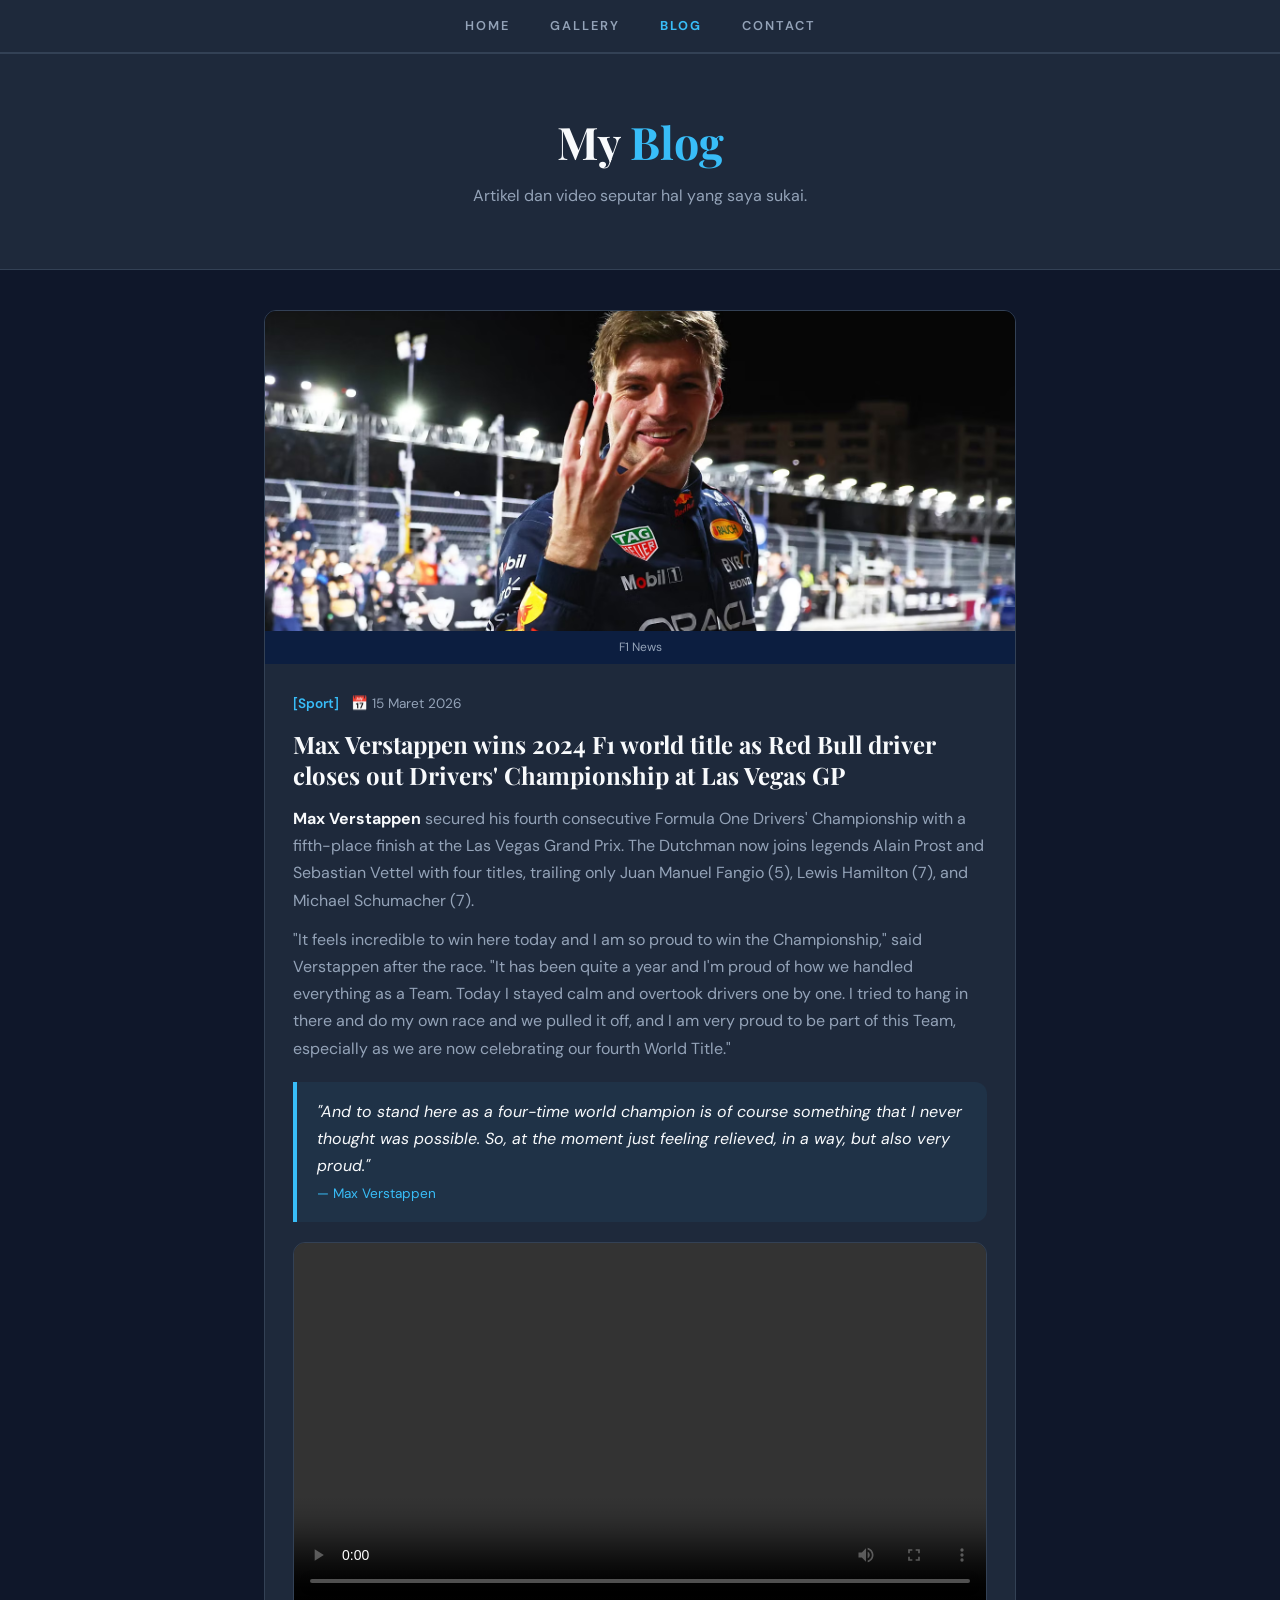
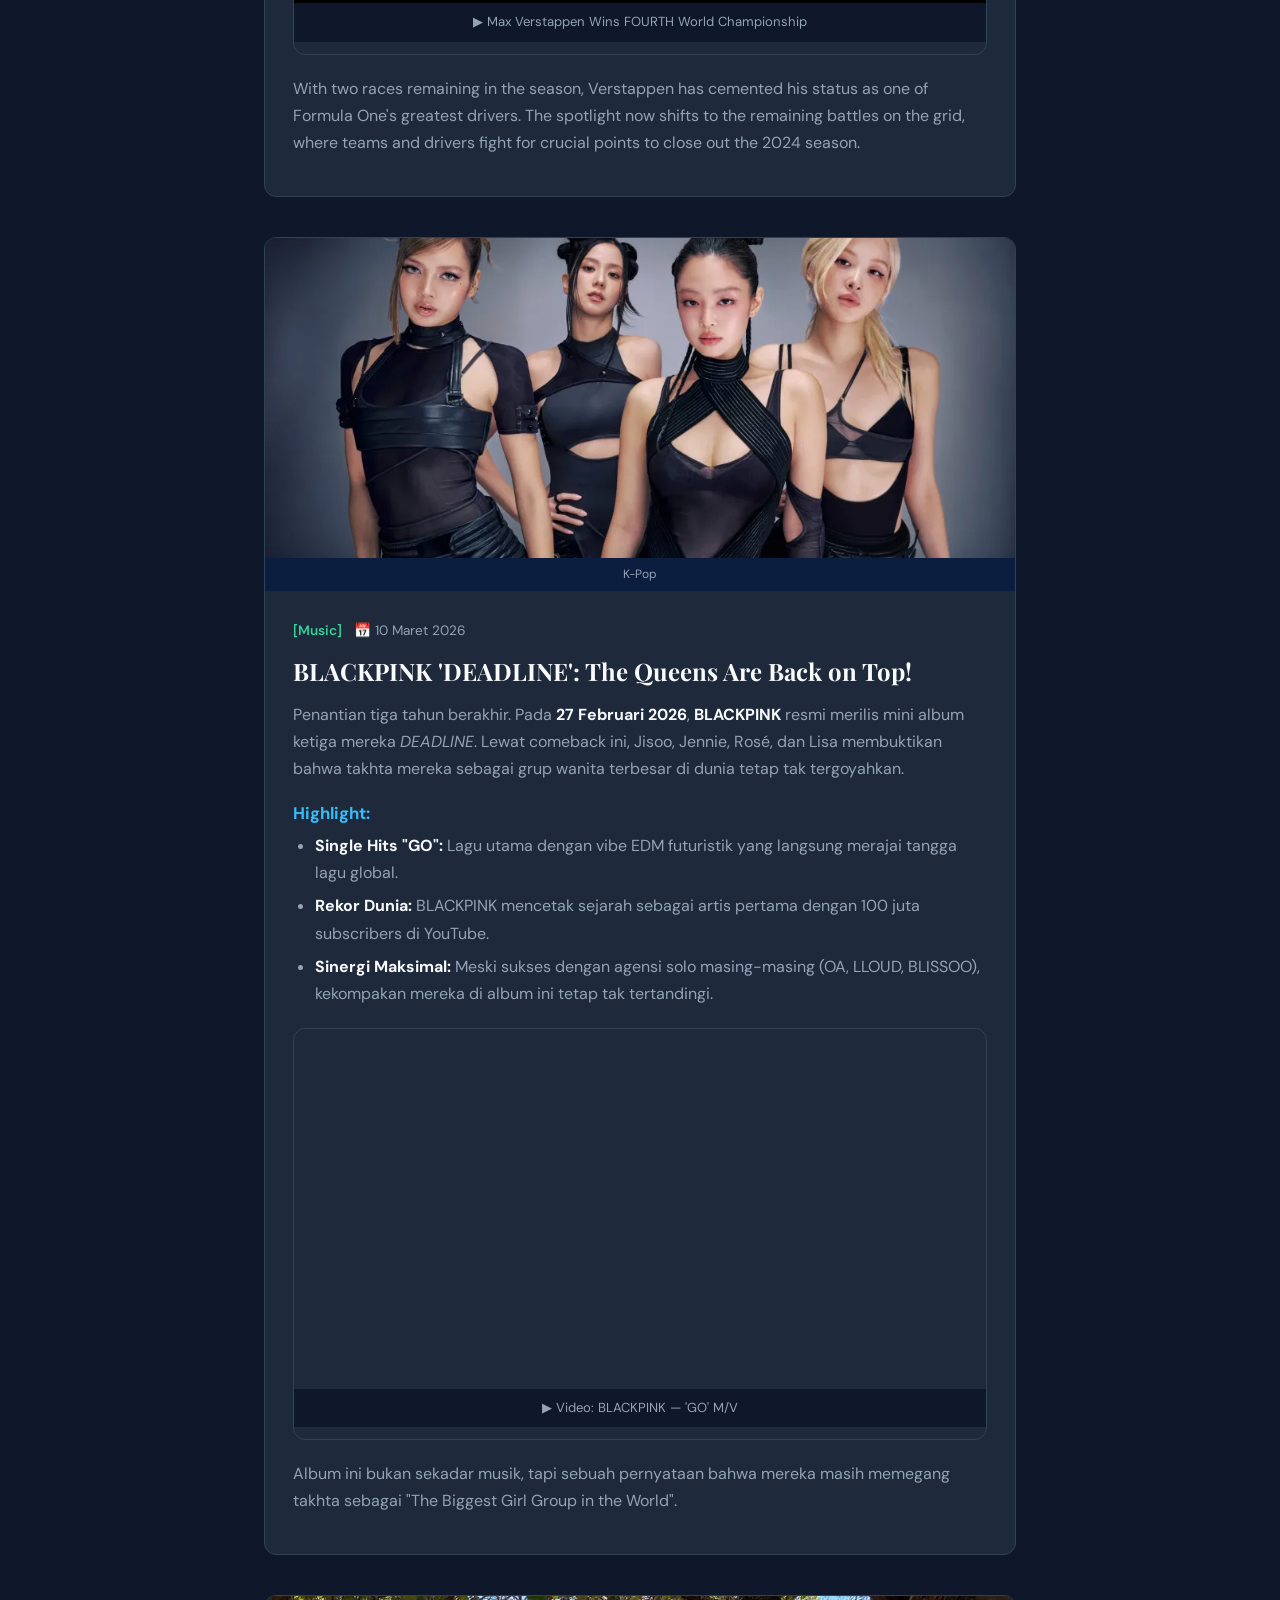
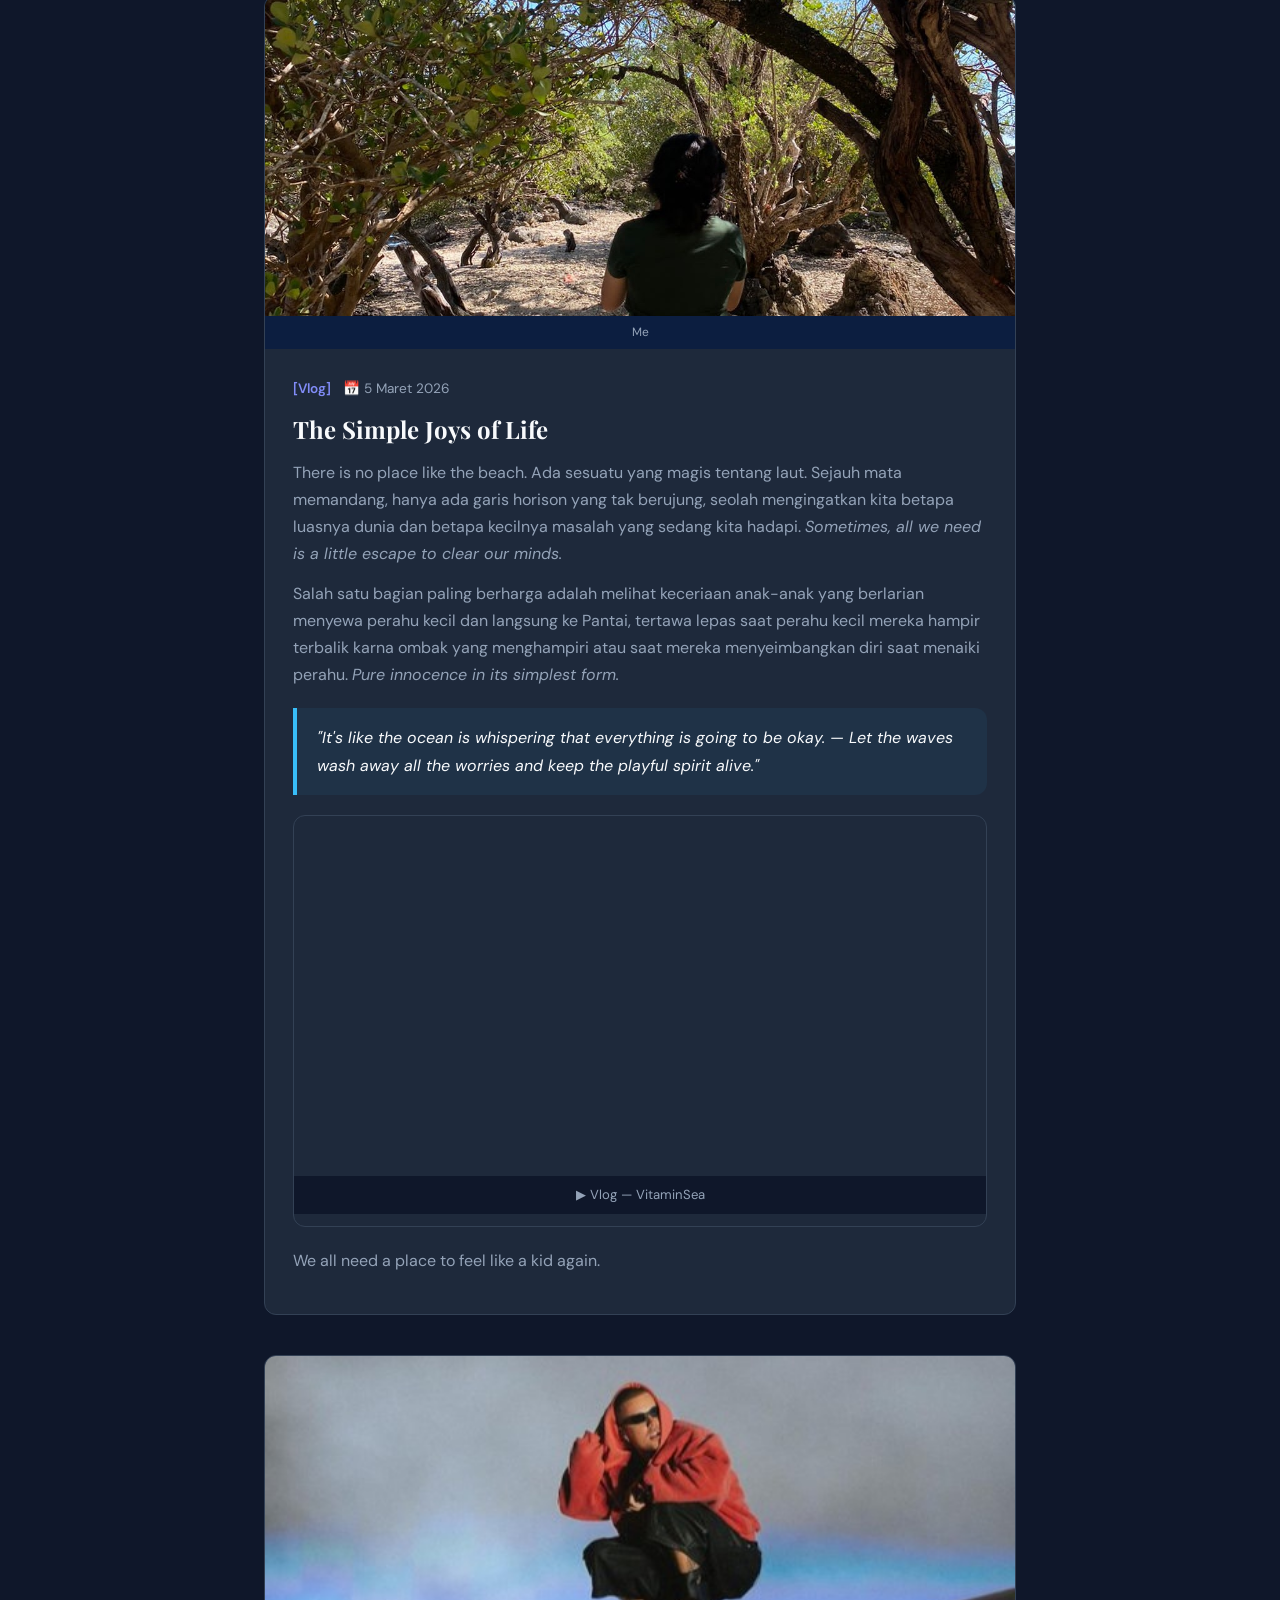
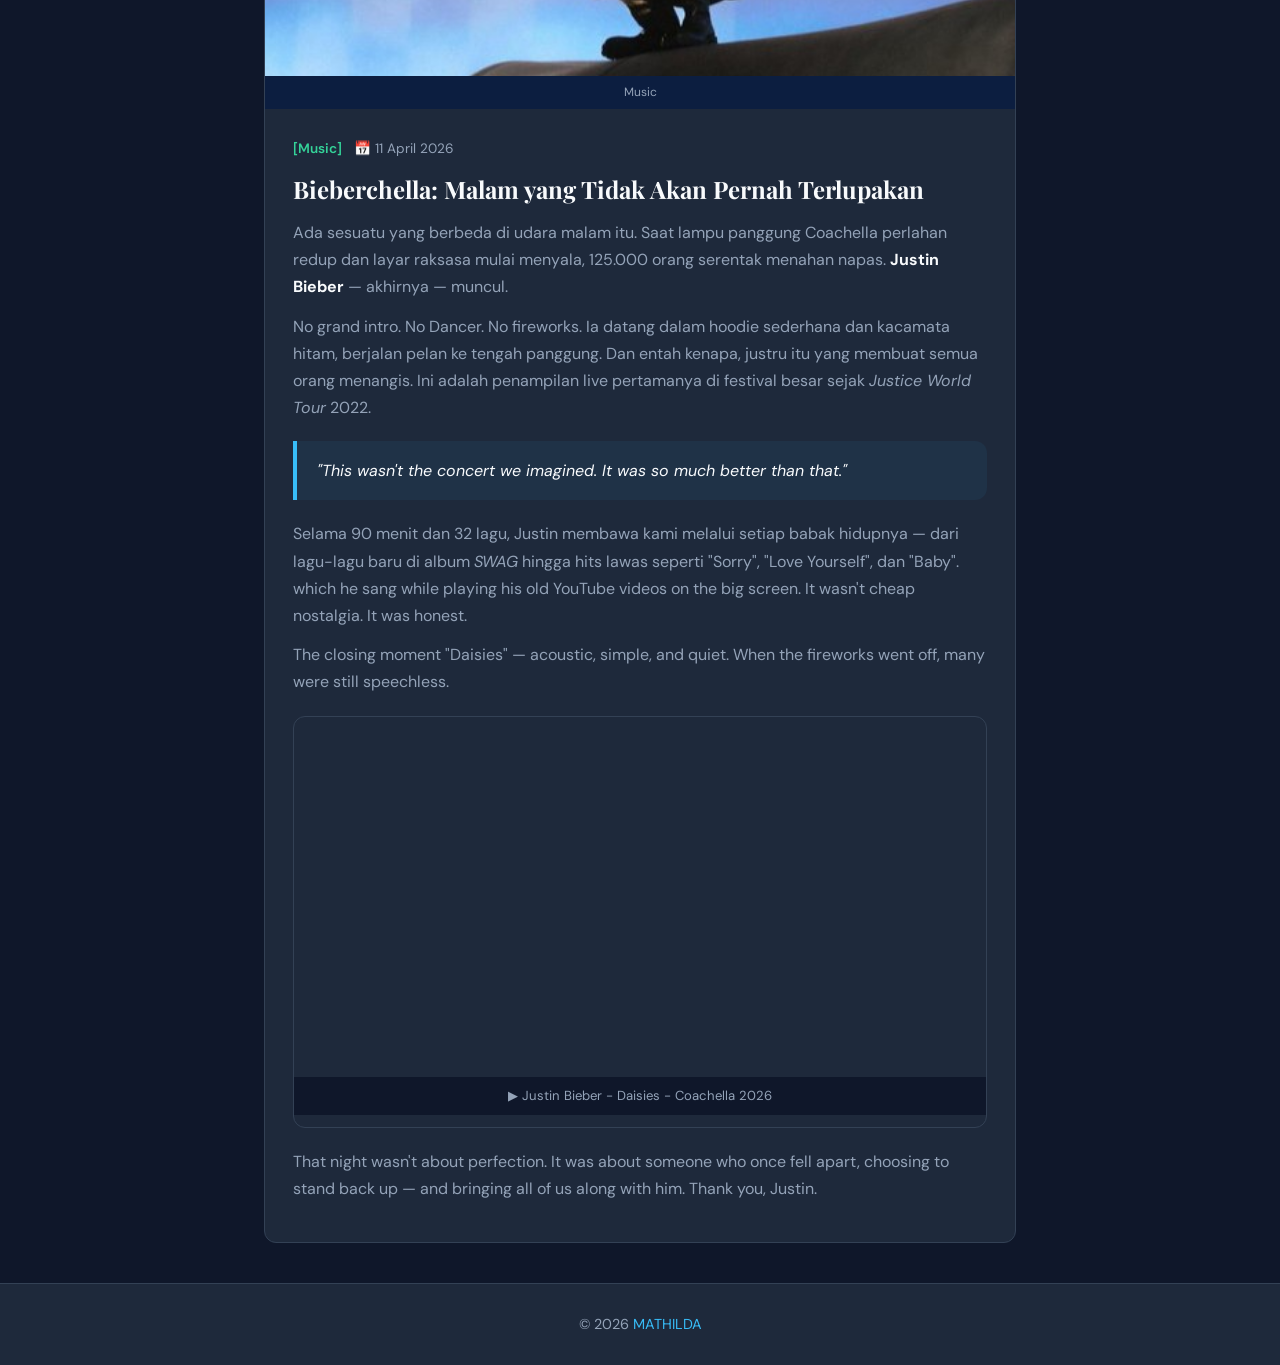
==== blog.html @ b134d10e "Mid.Project-Personal Homepage" ====
<!DOCTYPE html>
<html lang="id">
<head>
  <meta charset="UTF-8">
  <meta name="viewport" content="width=device-width, initial-scale=1.0">
  <title>MathsWeb - Blog</title>
  <link rel="stylesheet" href="style.css">

  <link rel="shortcut icon" href="ico/favicon.ico">
  <link rel="apple-touch-icon" sizes="180x180" href="ico/apple-touch-icon.png">
  <link rel="icon" type="image/png" sizes="32x32" href="ico/favicon-32x32.png">
  <link rel="icon" type="image/png" sizes="16x16" href="ico/favicon-16x16.png">
  <link rel="manifest" href="ico/site.webmanifest">

</head>
<body>

  <nav id="navbar">
    <div class="nav-inner">
      <a href="index.html"   class="nav-link">Home</a>
      <a href="gallery.html" class="nav-link">Gallery</a>
      <a href="blog.html"    class="nav-link active">Blog</a>
      <a href="contact.html" class="nav-link">Contact</a>
    </div>
  </nav>

  <header class="page-header">
    <h1 class="font-display">My <span>Blog</span></h1>
    <p>Artikel dan video seputar hal yang saya sukai.</p>
  </header>

  <main class="blog-container">

    <!-- ── ARTIKEL 1 ── -->
    <article class="article-card">
      <div class="article-banner">
        <img src="images/maxie.avif" alt="F1 News">
        <p class="banner-label">F1 News</p>
      </div>
      <div class="article-body">
        <div class="article-meta">
          <span class="tag tag-sport">[Sport]</span>
          <span class="article-date">&#128197; 15 Maret 2026</span>
        </div>
        <h2 class="font-display">Max Verstappen wins 2024 F1 world title as Red Bull driver closes out Drivers' Championship at Las Vegas GP</h2>
        <p>
          <strong>Max Verstappen</strong> secured his fourth consecutive Formula One Drivers' Championship
          with a fifth-place finish at the Las Vegas Grand Prix. The Dutchman now joins legends Alain Prost
          and Sebastian Vettel with four titles, trailing only Juan Manuel Fangio (5), Lewis Hamilton (7),
          and Michael Schumacher (7).
        </p>
        <p>
          "It feels incredible to win here today and I am so proud to win the Championship," said Verstappen
          after the race. "It has been quite a year and I'm proud of how we handled everything as a Team.
          Today I stayed calm and overtook drivers one by one. I tried to hang in there and do my own race
          and we pulled it off, and I am very proud to be part of this Team, especially as we are now
          celebrating our fourth World Title."
        </p>
        <blockquote>
          <em>"And to stand here as a four-time world champion is of course something that I never thought
          was possible. So, at the moment just feeling relieved, in a way, but also very proud."</em><br>
          <span style="font-size:0.85rem; color:var(--accent); font-style:normal;">— Max Verstappen</span>
        </blockquote>

        <div class="video-wrap">
          <video controls title="Max Verstappen Wins FOURTH World Championship | 2024 Las Vegas Grand Prix">
            <source src="videos/max-verstappen-wdc2024.mp4">
            Your browser does not support HTML5 video.
          </video>
          <p class="video-caption">&#9654; Max Verstappen Wins FOURTH World Championship</p>
        </div>

        <p>
          With two races remaining in the season, Verstappen has cemented his status as one of Formula One's
          greatest drivers. The spotlight now shifts to the remaining battles on the grid, where teams and
          drivers fight for crucial points to close out the 2024 season.
        </p>
      </div>
    </article>

    <!-- ── ARTIKEL 2 ── -->
    <article class="article-card">
      <div class="article-banner">
        <img src="images/bp.webp" alt="K-Pop BLACKPINK">
        <p class="banner-label">K-Pop</p>
      </div>
      <div class="article-body">
        <div class="article-meta">
          <span class="tag tag-music">[Music]</span>
          <span class="article-date">&#128197; 10 Maret 2026</span>
        </div>
        <h2 class="font-display">BLACKPINK 'DEADLINE': The Queens Are Back on Top!</h2>
        <p>
          Penantian tiga tahun berakhir. Pada <strong>27 Februari 2026</strong>, <strong>BLACKPINK</strong>
          resmi merilis mini album ketiga mereka <em>DEADLINE</em>. Lewat comeback ini, Jisoo, Jennie, Rosé,
          dan Lisa membuktikan bahwa takhta mereka sebagai grup wanita terbesar di dunia tetap tak tergoyahkan.
        </p>
        <h3>Highlight:</h3>
        <ul>
          <li><strong>Single Hits "GO":</strong> Lagu utama dengan vibe EDM futuristik yang langsung merajai tangga lagu global.</li>
          <li><strong>Rekor Dunia:</strong> BLACKPINK mencetak sejarah sebagai artis pertama dengan 100 juta subscribers di YouTube.</li>
          <li><strong>Sinergi Maksimal:</strong> Meski sukses dengan agensi solo masing-masing (OA, LLOUD, BLISSOO), kekompakan mereka di album ini tetap tak tertandingi.</li>
        </ul>

        <div class="video-wrap">
          <iframe
            src="https://www.youtube.com/embed/2GJfWMYCWY0"
            title="BLACKPINK - 'GO' M/V"
            allow="accelerometer; autoplay; clipboard-write; encrypted-media; gyroscope; picture-in-picture"
            allowfullscreen>
          </iframe>
          <p class="video-caption">&#9654; Video: BLACKPINK — 'GO' M/V</p>
        </div>

        <p>
          Album ini bukan sekadar musik, tapi sebuah pernyataan bahwa mereka masih memegang takhta sebagai
          "The Biggest Girl Group in the World".
        </p>
      </div>
    </article>

    <!-- ── ARTIKEL 3 ── -->
    <article class="article-card">
      <div class="article-banner">
        <img src="images/me.jpeg" alt="Vlog">
        <p class="banner-label">Me</p>
      </div>
      <div class="article-body">
        <div class="article-meta">
          <span class="tag tag-vlog">[Vlog]</span>
          <span class="article-date">&#128197; 5 Maret 2026</span>
        </div>
        <h2 class="font-display">The Simple Joys of Life</h2>
        <p>
          There is no place like the beach. Ada sesuatu yang magis tentang laut. Sejauh mata memandang,
          hanya ada garis horison yang tak berujung, seolah mengingatkan kita betapa luasnya dunia dan
          betapa kecilnya masalah yang sedang kita hadapi.
          <em>Sometimes, all we need is a little escape to clear our minds.</em>
        </p>
        <p>
          Salah satu bagian paling berharga adalah melihat keceriaan anak-anak yang berlarian menyewa
          perahu kecil dan langsung ke Pantai, tertawa lepas saat perahu kecil mereka hampir terbalik
          karna ombak yang menghampiri atau saat mereka menyeimbangkan diri saat menaiki perahu.
          <em>Pure innocence in its simplest form.</em>
        </p>
        <blockquote>
          <em>"It's like the ocean is whispering that everything is going to be okay.
          &mdash; Let the waves wash away all the worries and keep the playful spirit alive."</em>
        </blockquote>

        <div class="video-wrap">
          <iframe
            src="https://www.youtube.com/embed/f_K3zxACnLc"
            title="Vlog | VitaminSea"
            allow="accelerometer; autoplay; clipboard-write; encrypted-media; gyroscope; picture-in-picture"
            allowfullscreen>
          </iframe>
          <p class="video-caption">&#9654; Vlog &mdash; VitaminSea</p>
        </div>

        <p>We all need a place to feel like a kid again.</p>
      </div>
    </article>

        <!-- ── ARTIKEL 4 ── -->
    <article class="article-card">
      <div class="article-banner">
        <img src="images/justin.jpg" alt="Justin Bieber Coachella">
        <p class="banner-label">Music</p>
      </div>
      <div class="article-body">
        <div class="article-meta">
          <span class="tag tag-music">[Music]</span>
          <span class="article-date">&#128197; 11 April 2026</span>
        </div>
        <h2 class="font-display">Bieberchella: Malam yang Tidak Akan Pernah Terlupakan</h2>
        <p>
          Ada sesuatu yang berbeda di udara malam itu. Saat lampu panggung Coachella perlahan
          redup dan layar raksasa mulai menyala, 125.000 orang serentak menahan napas.
          <strong>Justin Bieber</strong> — akhirnya — muncul.
        </p>
        <p>
          No grand intro. No Dancer. No fireworks. Ia datang dalam
          hoodie sederhana dan kacamata hitam, berjalan pelan ke tengah panggung. Dan entah kenapa,
          justru itu yang membuat semua orang menangis. Ini adalah penampilan live pertamanya
          di festival besar sejak <em>Justice World Tour</em> 2022.
        </p>
        <blockquote>
          <em>"This wasn't the concert we imagined. It was so much better than that."</em>
        </blockquote>
        <p>
          Selama 90 menit dan 32 lagu, Justin membawa kami melalui setiap babak hidupnya —
          dari lagu-lagu baru di album <em>SWAG</em> hingga hits lawas seperti "Sorry", "Love Yourself",
          dan "Baby". which he sang while playing his old YouTube videos on the big screen. 
          It wasn't cheap nostalgia. It was honest.
        </p>

        <p>The closing moment "Daisies" — acoustic, simple, and quiet. When the fireworks went off, many were still speechless.</p>

        <div class="video-wrap">
          <iframe
            src="https://www.youtube.com/embed/He9WmjUvpJ8"
            title="Justin Bieber - Daisies - Coachella 2026"
            allow="accelerometer; autoplay; clipboard-write; encrypted-media; gyroscope; picture-in-picture"
            allowfullscreen>
          </iframe>
          <p class="video-caption">&#9654; Justin Bieber - Daisies - Coachella 2026</p>
        </div>

        <p>
          That night wasn't about perfection. It was about someone who once fell apart, 
          choosing to stand back up — and bringing all of us along with him.
          Thank you, Justin.
        </p>
      </div>
    </article>

  </main>

  <footer id="footer">
    &copy; 2026 <a href="index.html">MATHILDA</a>
  </footer>

  <script src="script.js"></script>
</body>
</html>
---- style.css ----
@import url("https://fonts.googleapis.com/css2?family=Playfair+Display:wght@700&family=DM+Sans:wght@400;500;600&display=swap");

:root {
  --bg: #0f172a;
  --surface: #1e293b;
  --border: #334155;
  --accent: #38bdf8;
  --accent2: #818cf8;
  --green: #34d399;
  --light: #f8fafc;
  --muted: #94a3b8;
  --radius: 12px;
}

*,
*::before,
*::after {
  box-sizing: border-box;
  margin: 0;
  padding: 0;
}

body {
  background-color: var(--bg);
  color: var(--light);
  font-family: "DM Sans", sans-serif;
  line-height: 1.7;
  font-size: 1rem;
}

img {
  max-width: 100%;
  display: block;
}

a {
  color: var(--accent);
  text-decoration: none;
  transition: color 0.2s;
}
a:hover {
  color: var(--light);
  text-decoration: underline;
}
a:visited {
  color: var(--accent);
}

ul {
  padding-left: 1.4rem;
}
li {
  margin-bottom: 0.4rem;
}

blockquote {
  border-left: 4px solid var(--accent);
  background: rgba(56, 189, 248, 0.06);
  padding: 1rem 1.25rem;
  margin: 1.25rem 0;
  border-radius: 0 var(--radius) var(--radius) 0;
  font-style: italic;
  color: var(--light);
}

.font-display {
  font-family: "Playfair Display", Georgia, serif;
}

h1,
h2,
h3,
h4 {
  font-family: "Playfair Display", Georgia, serif;
  line-height: 1.25;
}

#navbar {
  background-color: var(--surface);
  border-bottom: 2px solid var(--border);
  position: sticky;
  top: 0;
  z-index: 100;
  animation: slideDown 0.5s ease both;
}

.nav-inner {
  max-width: 960px;
  margin: 0 auto;
  display: flex;
  justify-content: center;
  align-items: center;
  height: 52px;
  gap: 4px;
}

.nav-link {
  font-family: "DM Sans", sans-serif;
  font-size: 0.8rem;
  font-weight: 600;
  letter-spacing: 2px;
  text-transform: uppercase;
  color: var(--muted);
  padding: 8px 18px;
  border-radius: 6px;
  text-decoration: none;
  transition:
    color 0.2s,
    background 0.2s;
}
.nav-link:hover {
  color: var(--light);
  background: rgba(255, 255, 255, 0.05);
  text-decoration: none;
}
.nav-link:visited {
  color: var(--muted);
}
.nav-link.active {
  color: var(--accent);
  font-weight: 700;
}
.nav-link.active:visited {
  color: var(--accent);
}

.page-header {
  background-color: var(--surface);
  border-bottom: 1px solid var(--border);
  padding: 60px 40px;
  text-align: center;
}
.page-header h1 {
  font-size: 2.8rem;
  margin-bottom: 12px;
}
.page-header h1 span {
  color: var(--accent);
}
.page-header p {
  color: var(--muted);
  max-width: 500px;
  margin: 0 auto;
}

#hero {
  background-color: #1a2744;
  padding: 0 40px;
  min-height: 85vh;
  display: flex;
  flex-direction: column;
  justify-content: center;
  align-items: center;
  text-align: center;
  animation: fadeIn 0.8s ease both;
}
#hero .badge {
  font-size: 0.85rem;
  color: var(--accent);
  letter-spacing: 2px;
  text-transform: uppercase;
  margin-bottom: 20px;
  display: block;
}
#hero h1 {
  font-size: 3rem;
  margin-bottom: 16px;
}
#hero h1 span {
  color: var(--accent);
}
#hero p {
  color: var(--muted);
  font-size: 1.05rem;
  margin-bottom: 28px;
  max-width: 540px;
  margin-inline: auto;
}

.btn {
  display: inline-block;
  font-family: "DM Sans", sans-serif;
  font-size: 0.95rem;
  font-weight: 600;
  padding: 12px 28px;
  border-radius: 8px;
  text-decoration: none;
  transition:
    opacity 0.2s,
    transform 0.2s;
  margin: 4px;
}
.btn:hover {
  opacity: 0.85;
  transform: translateY(-2px);
  text-decoration: none;
}
.btn-primary {
  background-color: var(--accent);
  color: var(--bg);
}
.btn-primary:visited {
  color: var(--bg);
}
.btn-outline {
  border: 2px solid var(--border);
  color: var(--light);
}
.btn-outline:visited {
  color: var(--light);
}

#about {
  max-width: 900px;
  margin: 100px auto;
  padding: 0 24px;
}
#about h2 {
  font-size: 2rem;
  margin-bottom: 6px;
}
#about h2 span {
  color: var(--accent);
}
.section-rule {
  width: 60px;
  height: 3px;
  background: var(--accent);
  border: none;
  margin-bottom: 30px;
}
.about-grid {
  display: flex;
  gap: 40px;
  align-items: flex-start;
  flex-wrap: wrap;
}
.about-text {
  flex: 1 1 320px;
  color: var(--muted);
}
.about-text p {
  margin-bottom: 14px;
}
.about-text strong {
  color: var(--light);
}
.about-image {
  flex: 1 1 260px;
  text-align: center;
}
.about-image img {
  border-radius: var(--radius);
  border: 2px solid var(--border);
  max-width: 300px;
}

#footer {
  background-color: var(--surface);
  border-top: 1px solid var(--border);
  text-align: center;
  padding: 28px;
  font-size: 0.9rem;
  color: var(--muted);
}

.gallery-container {
  max-width: 980px;
  margin: 40px auto;
  padding: 0 20px;
}
.gallery-row {
  display: flex;
  gap: 20px;
  margin-bottom: 20px;
  justify-content: center;
  flex-wrap: wrap;
}
.gallery-card {
  flex: 1 1 280px;
  max-width: 300px;
  background: #1a2744;
  border: 1px solid var(--border);
  border-radius: var(--radius);
  overflow: hidden;
  transition: transform 0.3s ease, box-shadow 0.3s ease;
  will-change: transform;
}
.gallery-card:hover {
  transform: translateY(-12px);
  box-shadow: 0 16px 40px rgba(0, 0, 0, 0.6); 
}
.gallery-card img { 
  width: 100%; 
  height: 200px; 
  object-fit: cover; 
}
.gallery-caption {
  padding: 12px 14px;
  border-top: 1px solid var(--border);
  background: #1a2744;
  text-align: center;
}
.gallery-caption h4 {
  font-family: "DM Sans", sans-serif;
  font-size: 0.95rem;
  color: var(--accent);
  margin-bottom: 4px;
  font-weight: 600;
}
.gallery-caption p {
  font-size: 0.8rem;
  color: var(--muted);
  font-family: "DM Sans", sans-serif;
}

.blog-container {
  max-width: 800px;
  margin: 40px auto;
  padding: 0 24px;
}
.article-card {
  background: var(--surface);
  border: 1px solid var(--border);
  border-radius: var(--radius);
  overflow: hidden;
  margin-bottom: 40px;
  transition: box-shadow 0.2s;
  animation: fadeIn 0.6s ease both;
}
.article-card:hover {
  box-shadow: 0 6px 20px rgba(0, 0, 0, 0.4);
}
.article-banner {
  background: #0c1e40;
}
.article-banner img {
  width: 100%;
  max-height: 320px;
  object-fit: cover;
}
.article-banner .banner-label {
  text-align: center;
  padding: 6px;
  font-size: 0.75rem;
  color: var(--muted);
}
.article-body {
  padding: 28px;
}
.article-meta {
  display: flex;
  gap: 12px;
  align-items: center;
  flex-wrap: wrap;
  font-size: 0.85rem;
  margin-bottom: 14px;
}
.tag {
  font-weight: 600;
}
.tag-sport {
  color: var(--accent);
}
.tag-music {
  color: var(--green);
}
.tag-vlog {
  color: var(--accent2);
}
.article-date {
  color: var(--muted);
}
.article-body h2 {
  font-size: 1.5rem;
  margin-bottom: 14px;
  line-height: 1.3;
}
.article-body p {
  color: var(--muted);
  margin-bottom: 12px;
}
.article-body p strong {
  color: var(--light);
}
.article-body h3 {
  font-size: 1.05rem;
  color: var(--accent);
  margin: 20px 0 8px;
  font-family: "DM Sans", sans-serif;
  font-weight: 700;
}
.article-body ul {
  color: var(--muted);
  margin-bottom: 14px;
}
.article-body ul strong {
  color: var(--light);
}

.video-wrap {
  margin: 20px 0;
  border-radius: var(--radius);
  overflow: hidden;
  border: 1px solid var(--border);
}
.video-wrap video,
.video-wrap iframe {
  width: 100%;
  height: 360px;
  display: block;
  border: none;
}
.video-caption {
  background: var(--bg);
  padding: 8px 14px;
  text-align: center;
  font-size: 0.82rem;
  color: var(--muted);
}

.contact-container {
  max-width: 600px;
  margin: 50px auto;
  padding: 0 24px;
}
.contact-container h2 {
  font-size: 1.8rem;
  margin-bottom: 8px;
  text-align: center;
}
.contact-container > p {
  color: var(--muted);
  text-align: center;
  margin-bottom: 28px;
}

.info-item {
  display: flex;
  align-items: flex-start;
  gap: 16px;
  background: var(--surface);
  border: 1px solid var(--border);
  border-radius: var(--radius);
  padding: 16px;
  margin-bottom: 16px;
  transition: border-color 0.2s;
}
.info-item:hover {
  border-color: var(--accent);
}
.info-icon {
  font-size: 1.4rem;
  width: 42px;
  height: 42px;
  background: rgba(56, 189, 248, 0.1);
  border: 1px solid rgba(56, 189, 248, 0.2);
  border-radius: 8px;
  display: flex;
  align-items: center;
  justify-content: center;
  flex-shrink: 0;
}
.info-text h4 {
  font-family: "DM Sans", sans-serif;
  font-size: 0.72rem;
  color: var(--accent);
  letter-spacing: 1px;
  text-transform: uppercase;
  margin-bottom: 4px;
  font-weight: 700;
}
.info-text p,
.info-text a {
  font-size: 0.9rem;
  color: var(--light);
}

.social-row {
  display: flex;
  gap: 10px;
  flex-wrap: wrap;
  margin-top: 24px;
  justify-content: center;
}
.social-btn {
  display: flex;
  align-items: center;
  gap: 6px;
  padding: 8px 16px;
  border: 1px solid var(--border);
  border-radius: 8px;
  font-size: 0.85rem;
  color: var(--muted);
  transition:
    border-color 0.2s,
    color 0.2s;
}
.social-btn:hover {
  border-color: var(--accent);
  color: var(--accent);
  text-decoration: none;
}
.social-btn:visited {
  color: var(--muted);
}

@keyframes fadeIn {
  from {
    opacity: 0;
    transform: translateY(20px);
  }
  to {
    opacity: 1;
    transform: translateY(0);
  }
}
@keyframes slideDown {
  from {
    opacity: 0;
    transform: translateY(-20px);
  }
  to {
    opacity: 1;
    transform: translateY(0);
  }
}

@media (max-width: 700px) {
  #hero h1 {
    font-size: 2rem;
  }
  .about-grid {
    flex-direction: column;
  }
  .gallery-card {
    max-width: 100%;
  }
  .video-wrap iframe,
  .video-wrap video {
    height: 220px;
  }
  .nav-link {
    padding: 8px 10px;
    font-size: 0.72rem;
  }
}

#backToTop {
  position: fixed;
  bottom: 32px;
  right: 32px;
  width: 44px;
  height: 44px;
  background: var(--accent);
  color: var(--bg);
  border: none;
  border-radius: 50%;
  font-size: 1.5rem;
  cursor: pointer;
  opacity: 0;
  pointer-events: none;
  transition: opacity 0.3s ease, transform 0.2s ease;
  z-index: 999;
}
#backToTop:hover {
  transform: translateY(-3px);
}

#lightbox {
  display: none;
  position: fixed;
  inset: 0;
  background: rgba(0, 0, 0, 0.85);
  z-index: 9999;
  justify-content: center;
  align-items: center;
}
#lightbox.active {
  display: flex;
}
#lightbox-img {
  max-width: 90vw;
  max-height: 85vh;
  border-radius: var(--radius);
  box-shadow: 0 20px 60px rgba(0, 0, 0, 0.8);
  animation: fadeIn 0.3s ease;
}
#lightbox-close {
  position: absolute;
  top: 20px;
  right: 32px;
  font-size: 2.5rem;
  color: var(--light);
  cursor: pointer;
  line-height: 1;
}
#lightbox-close:hover {
  color: var(--accent);
}

.reveal {
  opacity: 0;
  transform: translateY(30px);
  transition: opacity 0.6s ease, transform 0.6s ease;
}
.reveal.visible {
  opacity: 1;
  transform: translateY(0);
}
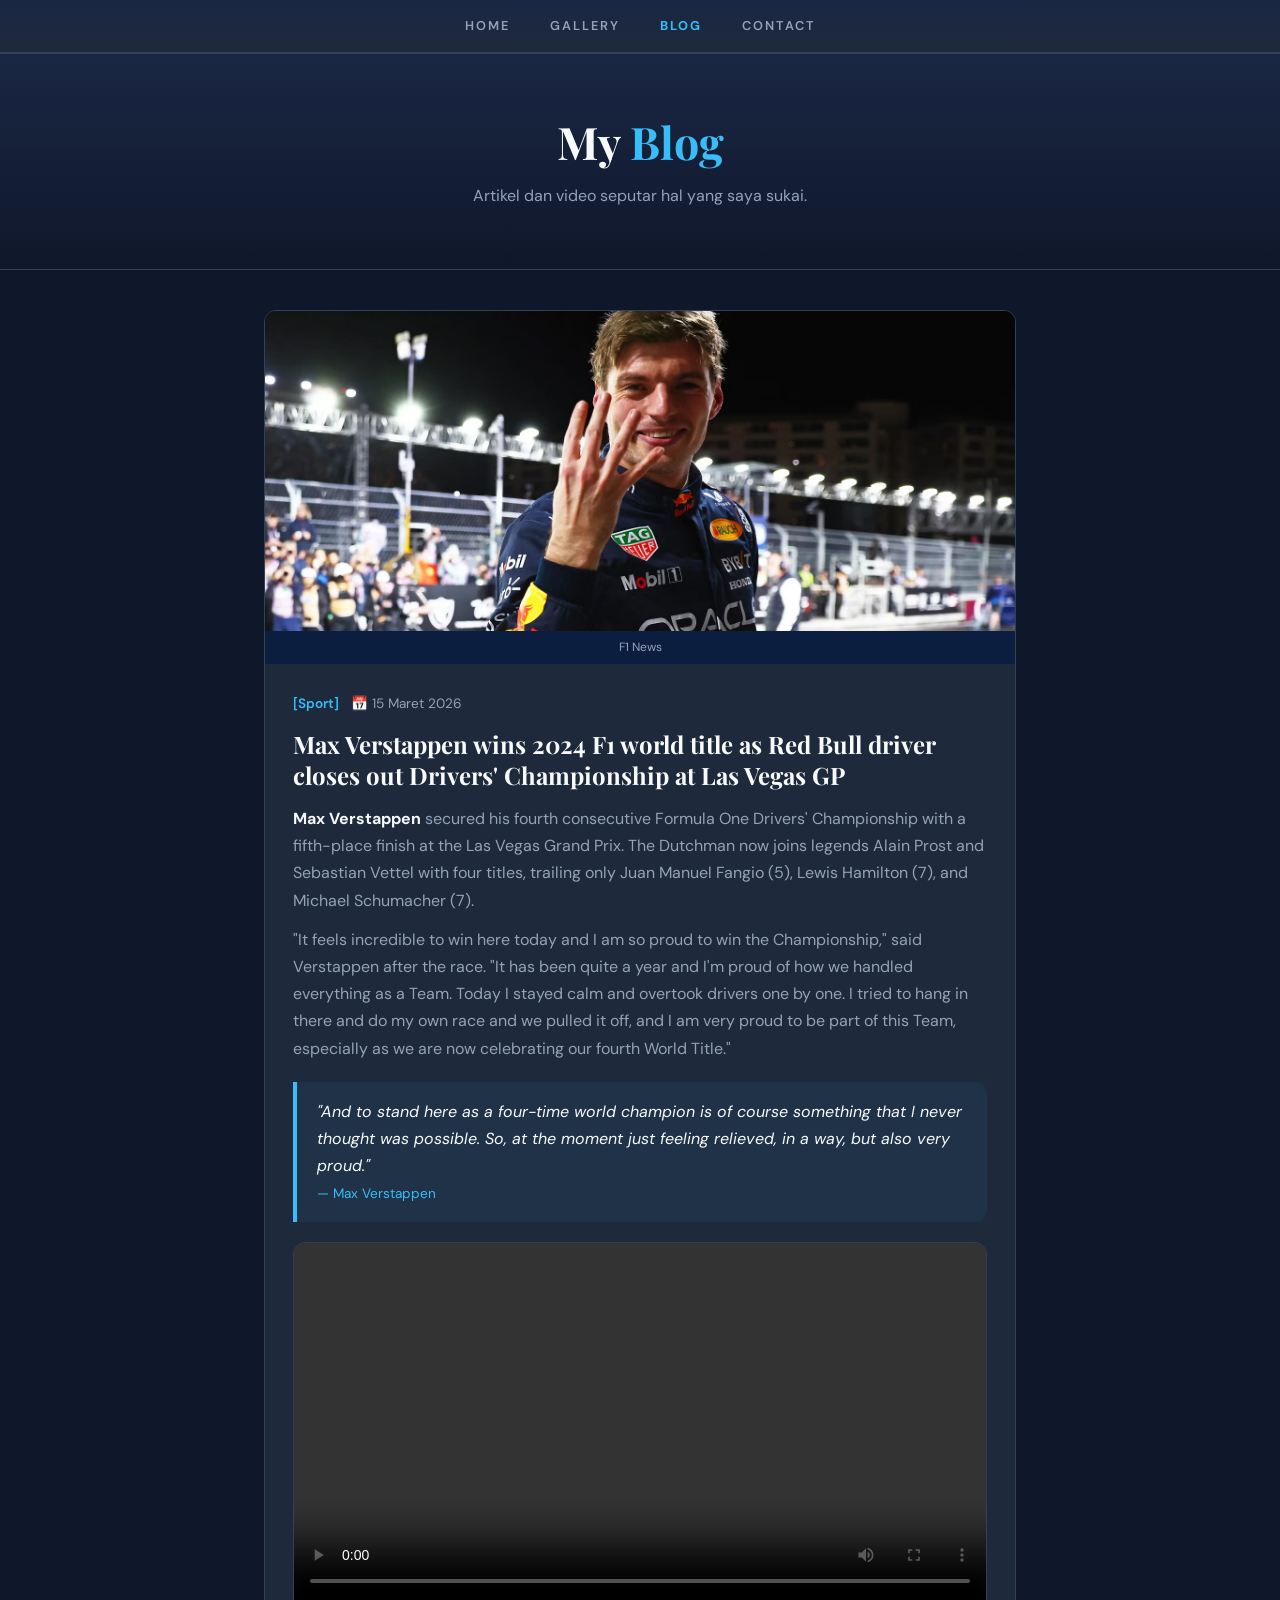
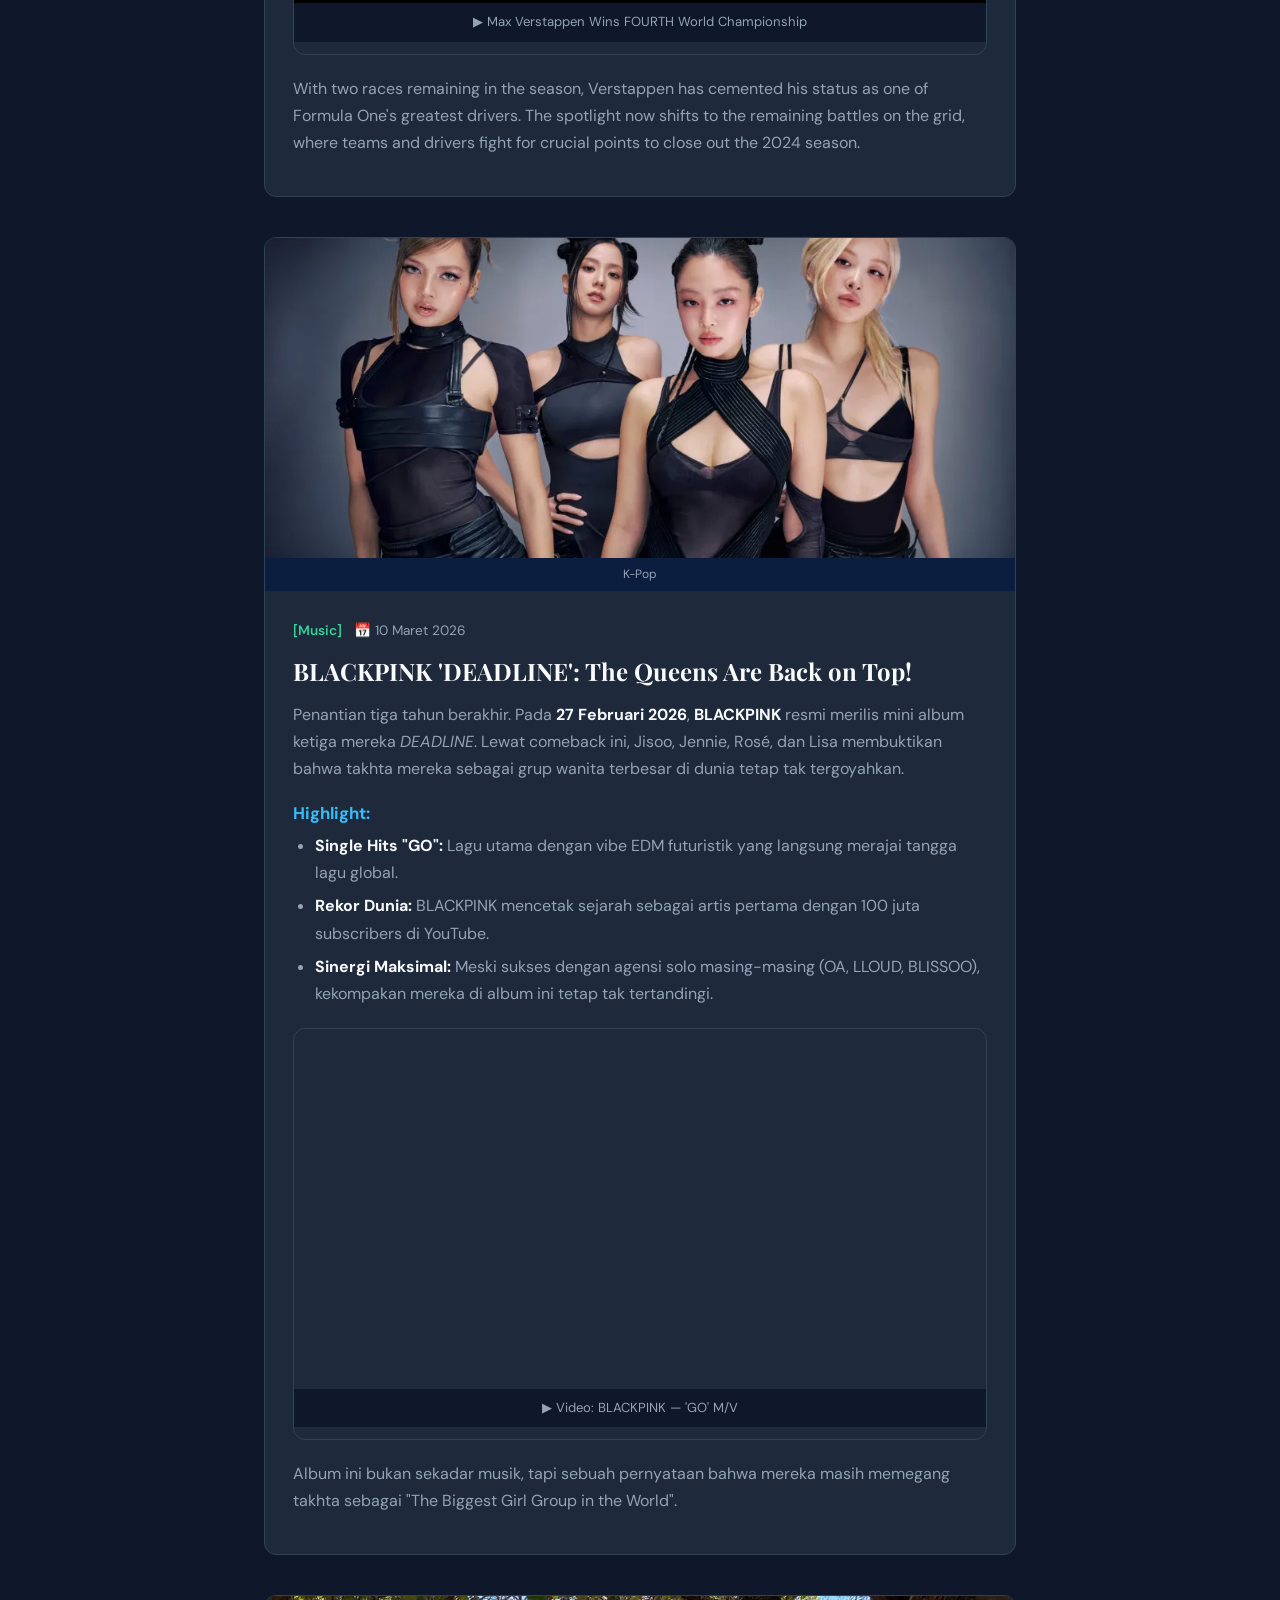
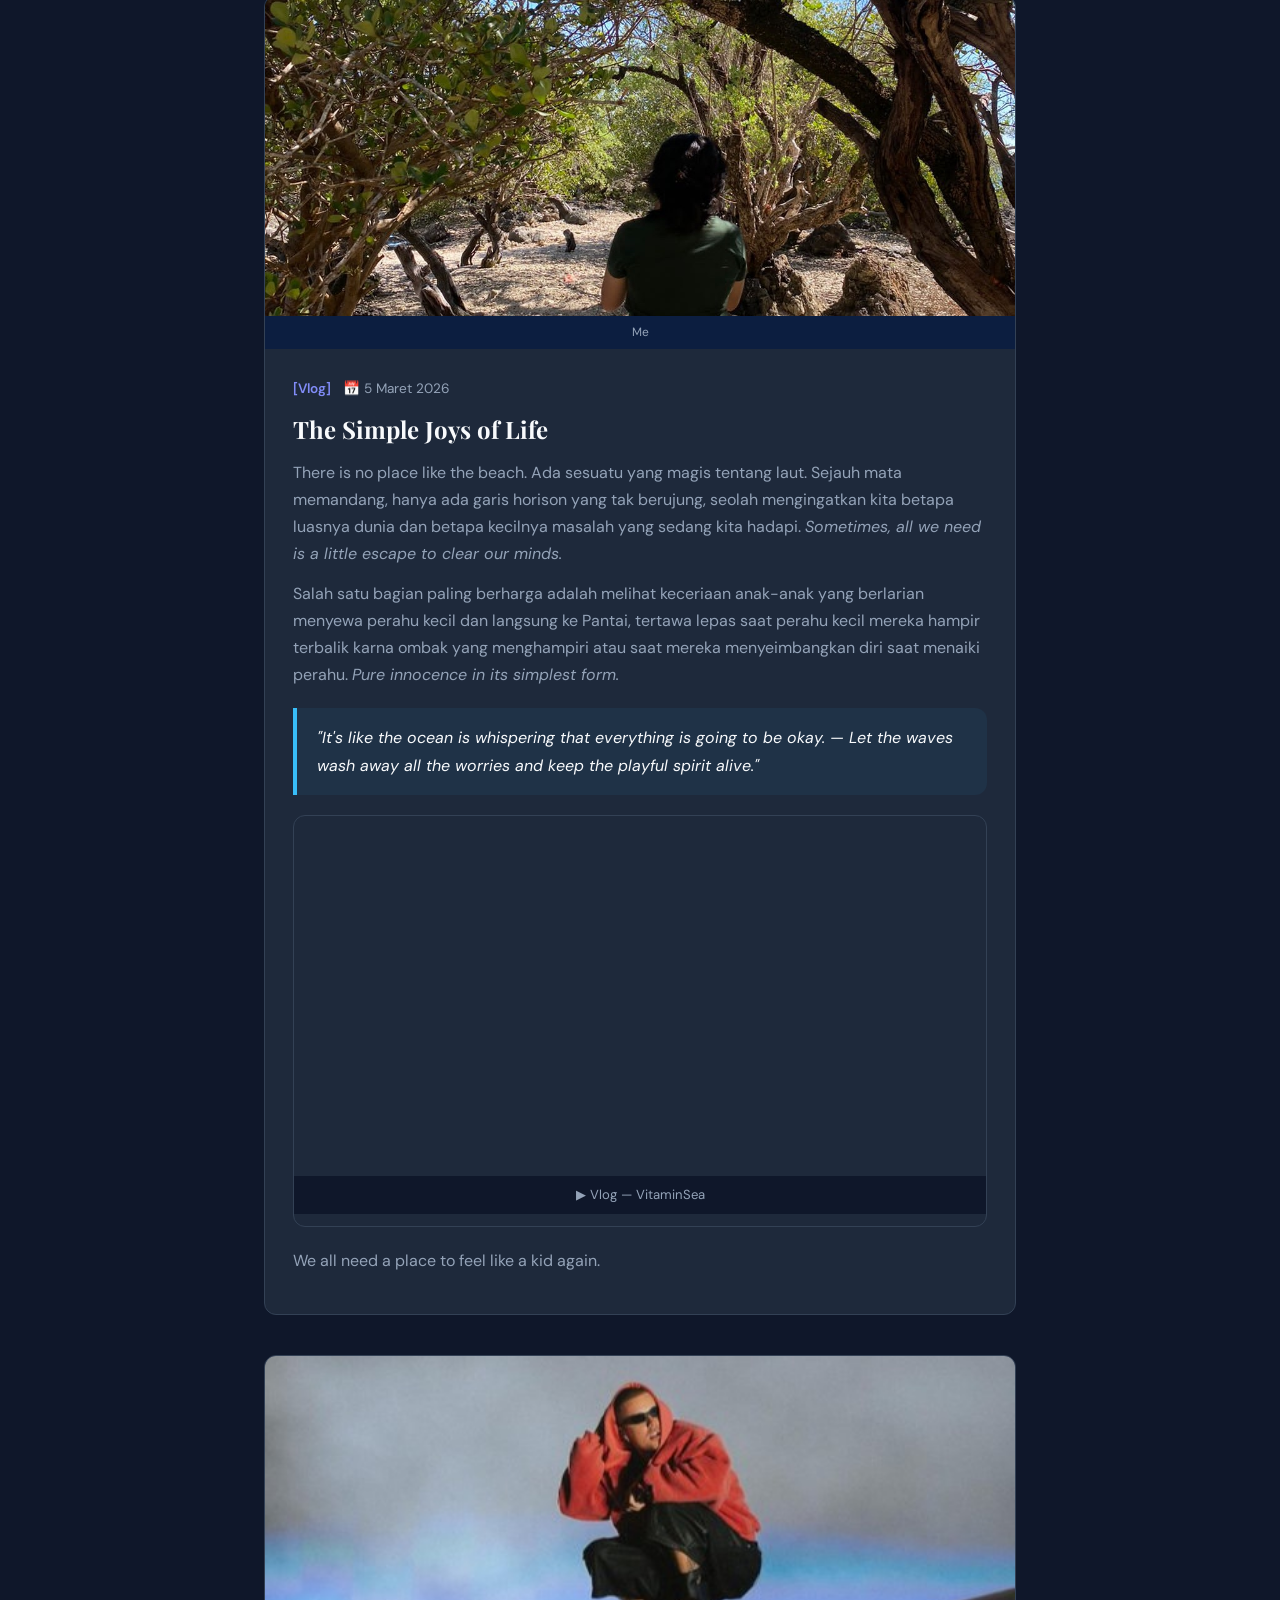
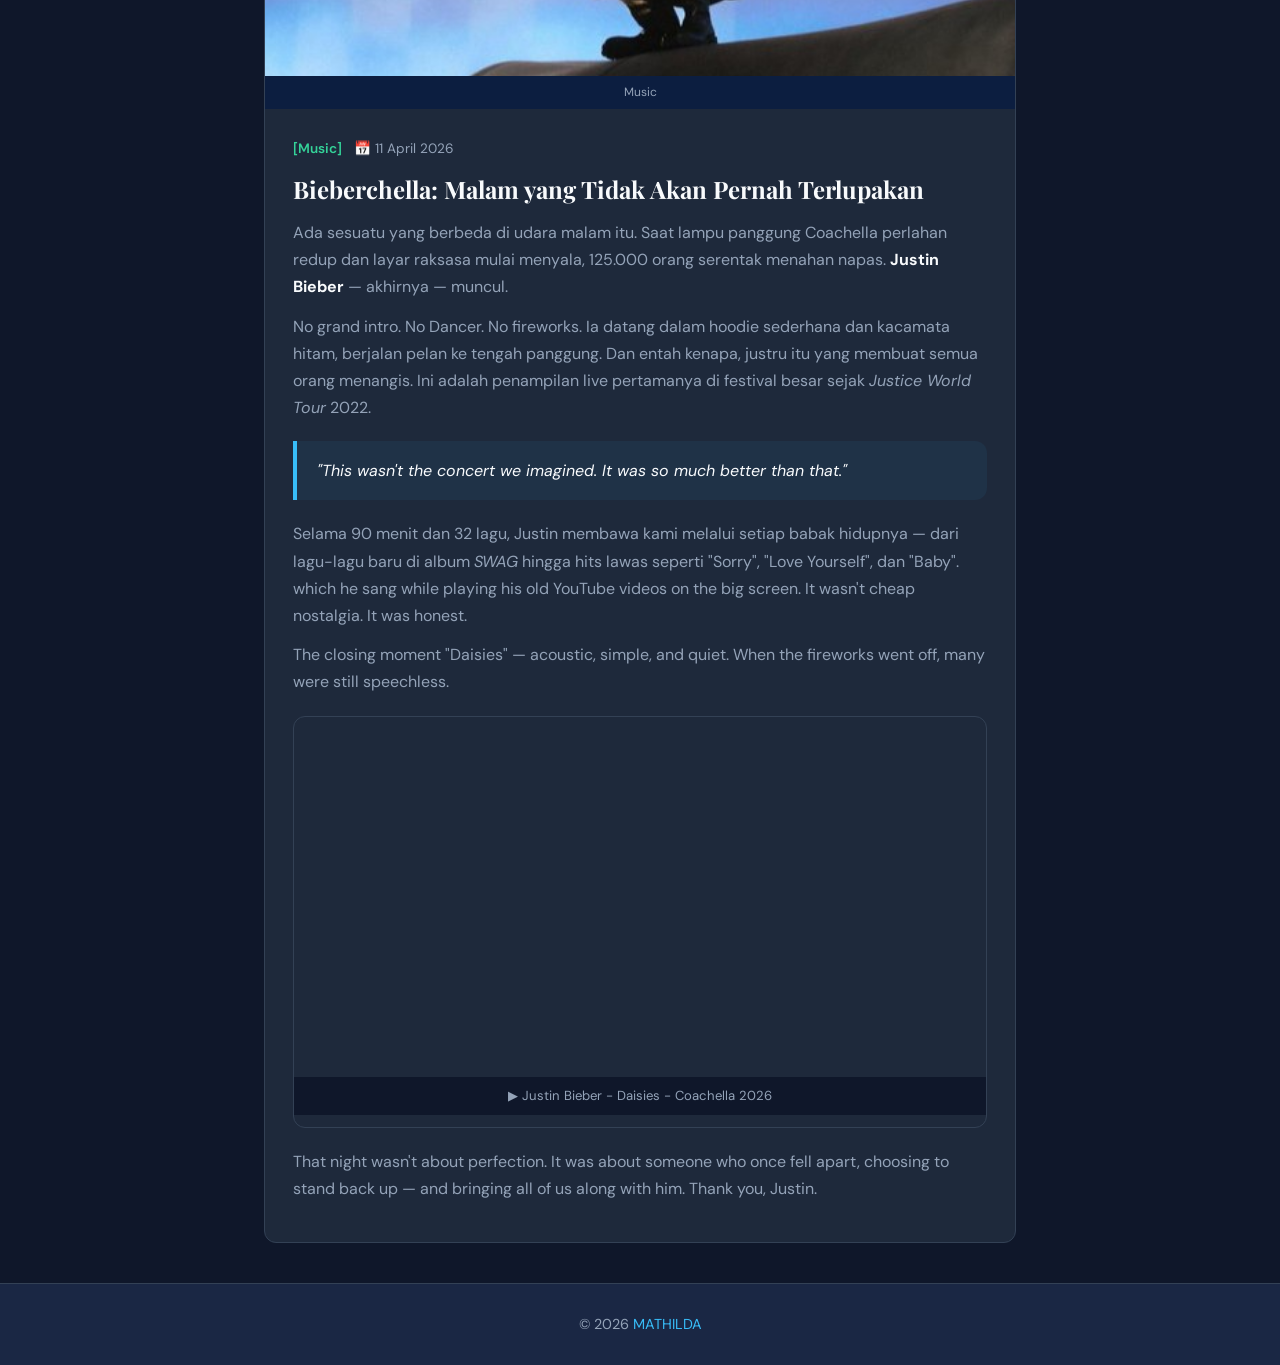
==== commit 97a60016: "UI redesign & feature update - Update page titles to "Mathilda Asthawa | ..." - Redesign contact pa" ====
--- a/blog.html
+++ b/blog.html
@@ -3,7 +3,7 @@
 <head>
   <meta charset="UTF-8">
   <meta name="viewport" content="width=device-width, initial-scale=1.0">
-  <title>MathsWeb - Blog</title>
+  <title>Mathilda Asthawa | Blog</title>
   <link rel="stylesheet" href="style.css">
 
   <link rel="shortcut icon" href="ico/favicon.ico">
--- a/style.css
+++ b/style.css
@@ -76,7 +76,7 @@
 }
 
 #navbar {
-  background-color: var(--surface);
+  background: linear-gradient(180deg, #1a2744 0%, #1e293b 100%);
   border-bottom: 2px solid var(--border);
   position: sticky;
   top: 0;
@@ -125,7 +125,7 @@
 }
 
 .page-header {
-  background-color: var(--surface);
+  background: linear-gradient(180deg, #1a2744 0%, #0f172a 100%);
   border-bottom: 1px solid var(--border);
   padding: 60px 40px;
   text-align: center;
@@ -144,7 +144,7 @@
 }
 
 #hero {
-  background-color: #1a2744;
+  background: linear-gradient(180deg, #1a2744 0%, #0f172a 100%);
   padding: 0 40px;
   min-height: 85vh;
   display: flex;
@@ -153,14 +153,6 @@
   align-items: center;
   text-align: center;
   animation: fadeIn 0.8s ease both;
-}
-#hero .badge {
-  font-size: 0.85rem;
-  color: var(--accent);
-  letter-spacing: 2px;
-  text-transform: uppercase;
-  margin-bottom: 20px;
-  display: block;
 }
 #hero h1 {
   font-size: 3rem;
@@ -231,7 +223,7 @@
 }
 .about-grid {
   display: flex;
-  gap: 40px;
+  gap: 70px;
   align-items: flex-start;
   flex-wrap: wrap;
 }
@@ -248,15 +240,22 @@
 .about-image {
   flex: 1 1 260px;
   text-align: center;
+  margin-top: -40px;
 }
 .about-image img {
-  border-radius: var(--radius);
-  border: 2px solid var(--border);
   max-width: 300px;
+  width: 100%;
+  height: 380px;
+  object-fit: cover;
+  object-position: center top;
+  border-radius: 16px;
+  mix-blend-mode: luminosity;
+  opacity: 0.9;
+  transition: opacity 0.3s ease, mix-blend-mode 0.3s ease;
 }
 
 #footer {
-  background-color: var(--surface);
+  background-color: #1a2744;
   border-top: 1px solid var(--border);
   text-align: center;
   padding: 28px;
@@ -433,47 +432,6 @@
   color: var(--muted);
   text-align: center;
   margin-bottom: 28px;
-}
-
-.info-item {
-  display: flex;
-  align-items: flex-start;
-  gap: 16px;
-  background: var(--surface);
-  border: 1px solid var(--border);
-  border-radius: var(--radius);
-  padding: 16px;
-  margin-bottom: 16px;
-  transition: border-color 0.2s;
-}
-.info-item:hover {
-  border-color: var(--accent);
-}
-.info-icon {
-  font-size: 1.4rem;
-  width: 42px;
-  height: 42px;
-  background: rgba(56, 189, 248, 0.1);
-  border: 1px solid rgba(56, 189, 248, 0.2);
-  border-radius: 8px;
-  display: flex;
-  align-items: center;
-  justify-content: center;
-  flex-shrink: 0;
-}
-.info-text h4 {
-  font-family: "DM Sans", sans-serif;
-  font-size: 0.72rem;
-  color: var(--accent);
-  letter-spacing: 1px;
-  text-transform: uppercase;
-  margin-bottom: 4px;
-  font-weight: 700;
-}
-.info-text p,
-.info-text a {
-  font-size: 0.9rem;
-  color: var(--light);
 }
 
 .social-row {
@@ -599,6 +557,38 @@
   color: var(--accent);
 }
 
+#lightbox-prev,
+#lightbox-next {
+  position: absolute;
+  top: 50%;
+  transform: translateY(-50%);
+  background: rgba(255, 255, 255, 0.1);
+  border: none;
+  color: var(--light);
+  font-size: 2rem;
+  padding: 12px 18px;
+  cursor: pointer;
+  border-radius: 8px;
+  transition: background 0.2s;
+}
+#lightbox-prev { left: 20px; }
+#lightbox-next { right: 20px; }
+#lightbox-prev:hover,
+#lightbox-next:hover {
+  background: rgba(255, 255, 255, 0.25);
+}
+
+#lightbox-caption {
+  position: absolute;
+  bottom: 20px;
+  color: var(--light);
+  font-size: 0.95rem;
+  text-align: center;
+  background: rgba(0, 0, 0, 0.5);
+  padding: 6px 16px;
+  border-radius: 8px;
+}
+
 .reveal {
   opacity: 0;
   transform: translateY(30px);
@@ -607,4 +597,81 @@
 .reveal.visible {
   opacity: 1;
   transform: translateY(0);
+}
+
+.profile-card {
+  background: var(--surface);
+  border: 1px solid var(--border);
+  border-radius: var(--radius);
+  padding: 32px;
+  margin-bottom: 24px;
+}
+.avatar {
+  width: 80px;
+  height: 80px;
+  border-radius: 50%;
+  border: 3px solid var(--accent);
+  background: var(--bg);
+  color: var(--accent);
+  font-size: 1.5rem;
+  font-weight: 700;
+  display: flex;
+  align-items: center;
+  justify-content: center;
+  margin: 0 auto 12px;
+}
+.avatar img {
+  width: 100%;
+  height: 100%;
+  object-fit: cover;
+  border-radius: 50%;
+}
+.open-badge {
+  text-align: center;
+  font-size: 0.75rem;
+  color: var(--green);
+  letter-spacing: 2px;
+  margin-bottom: 8px;
+}
+.profile-name {
+  text-align: center;
+  font-size: 1.4rem;
+  color: var(--light);
+  margin-bottom: 4px;
+}
+.profile-role {
+  text-align: center;
+  font-size: 0.85rem;
+  color: var(--accent);
+  margin-bottom: 16px;
+}
+.profile-rule {
+  border: none;
+  border-top: 1px solid var(--border);
+  margin-bottom: 16px;
+}
+.data-label {
+  font-size: 0.75rem;
+  color: var(--accent);
+  letter-spacing: 2px;
+  font-weight: 700;
+  margin-bottom: 12px;
+}
+.data-row {
+  display: flex;
+  gap: 16px;
+  padding: 8px 0;
+  border-bottom: 1px solid var(--border);
+}
+.data-key {
+  font-size: 0.75rem;
+  color: var(--muted);
+  letter-spacing: 1px;
+  min-width: 110px;
+  padding-top: 2px;
+}
+.data-val {
+  font-size: 0.95rem;
+  color: var(--light);
+  font-weight: 500;
 }
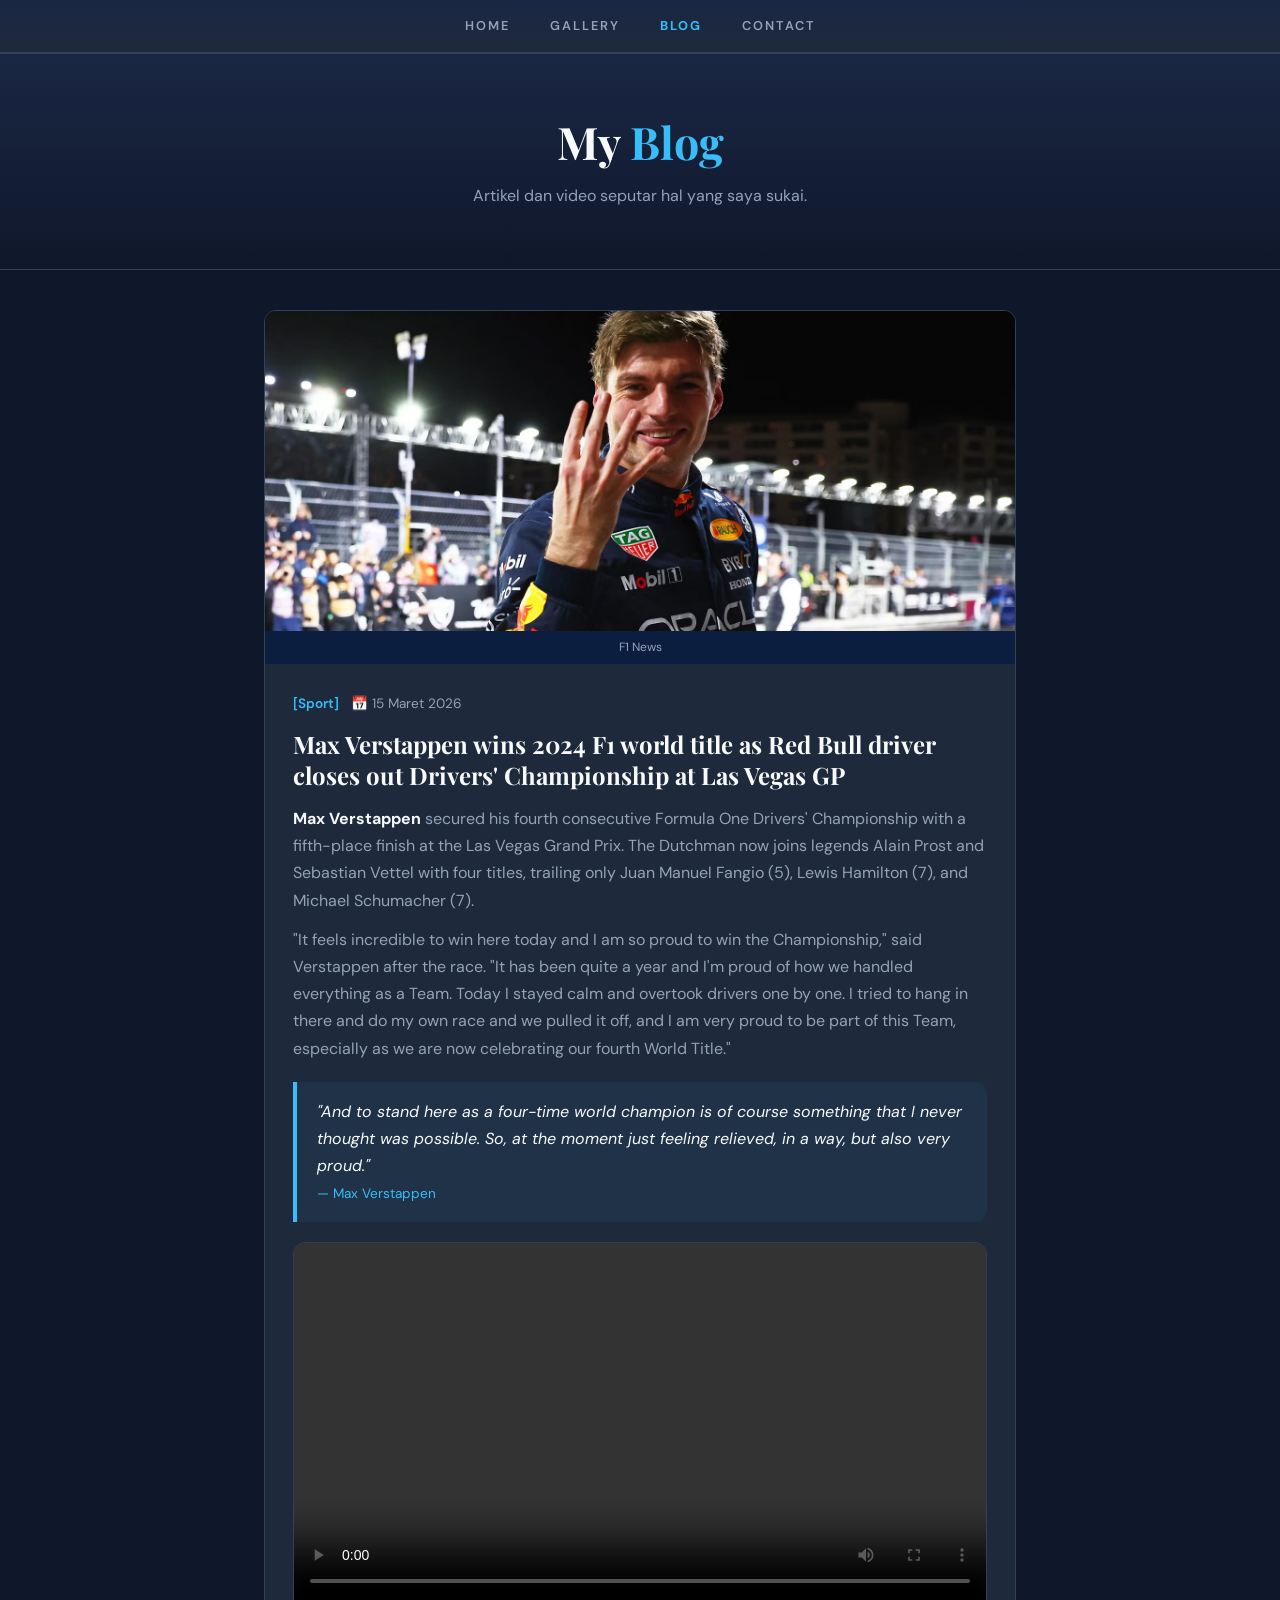
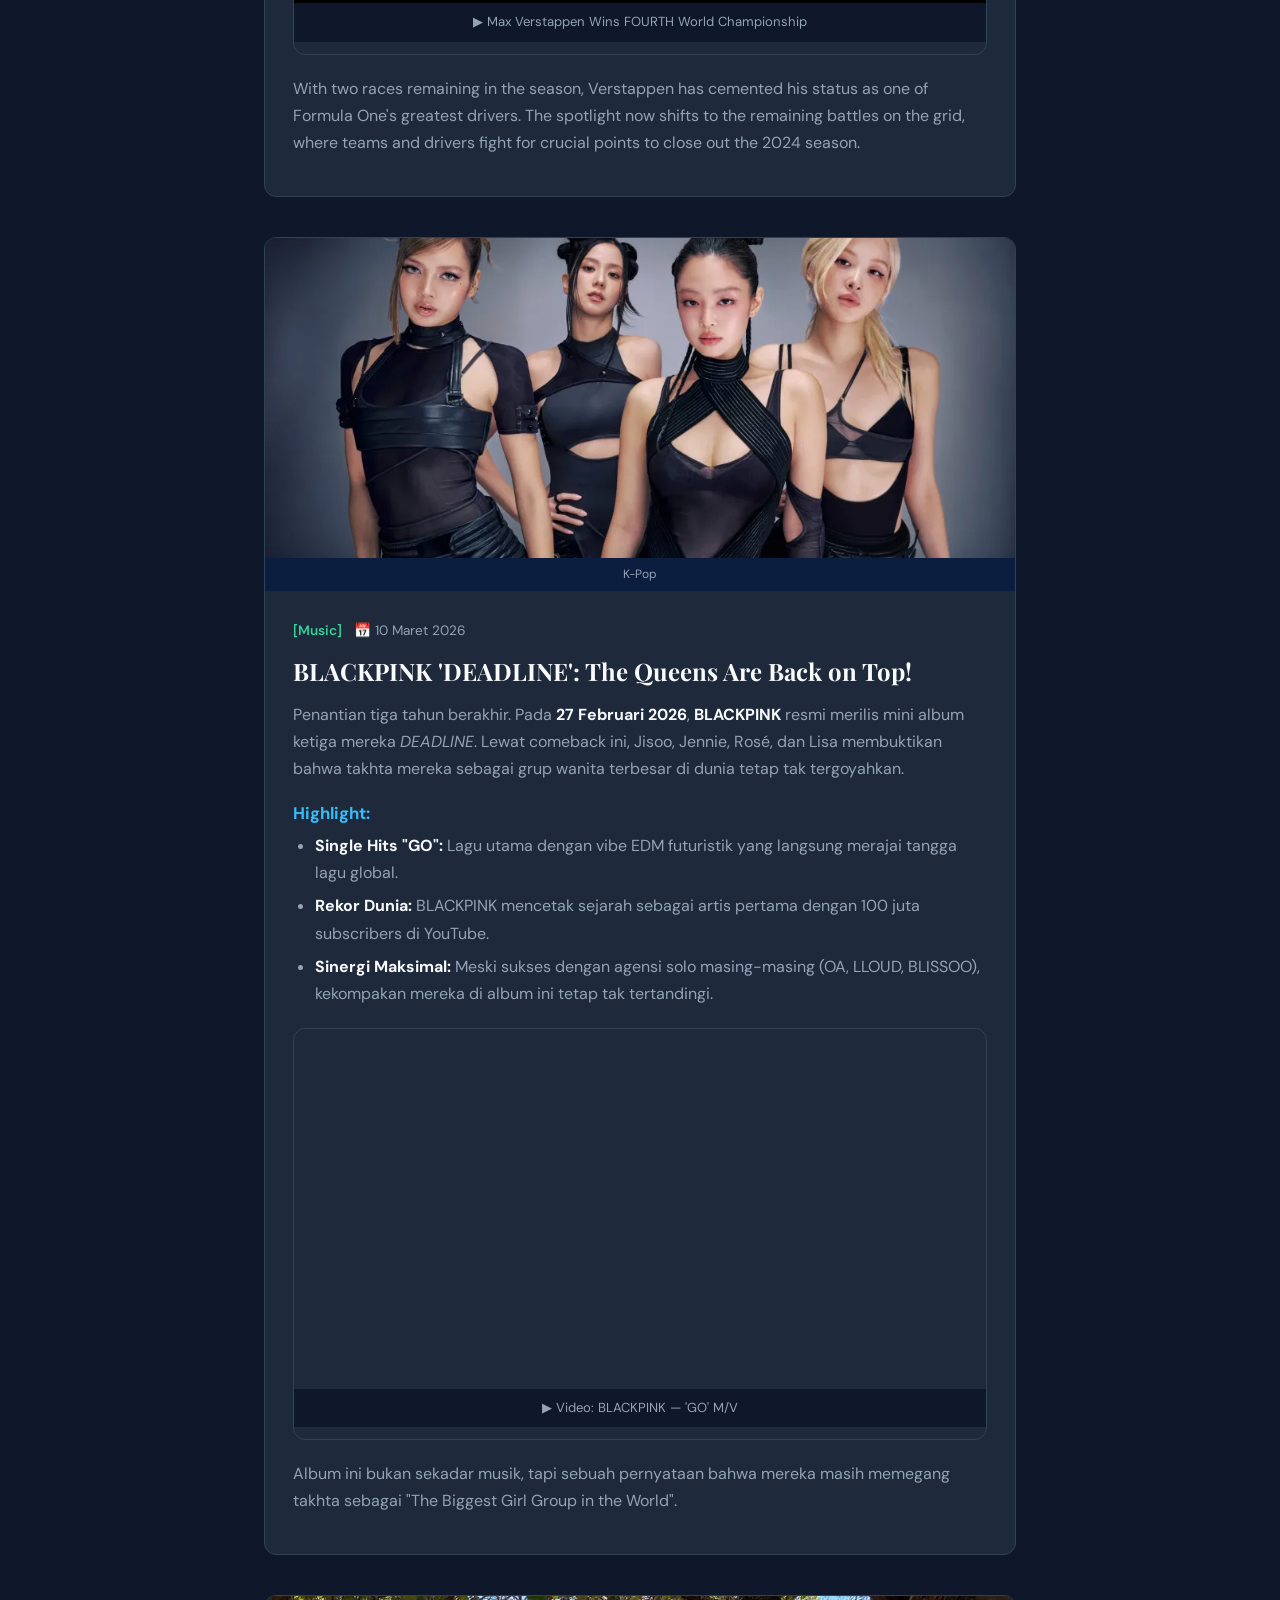
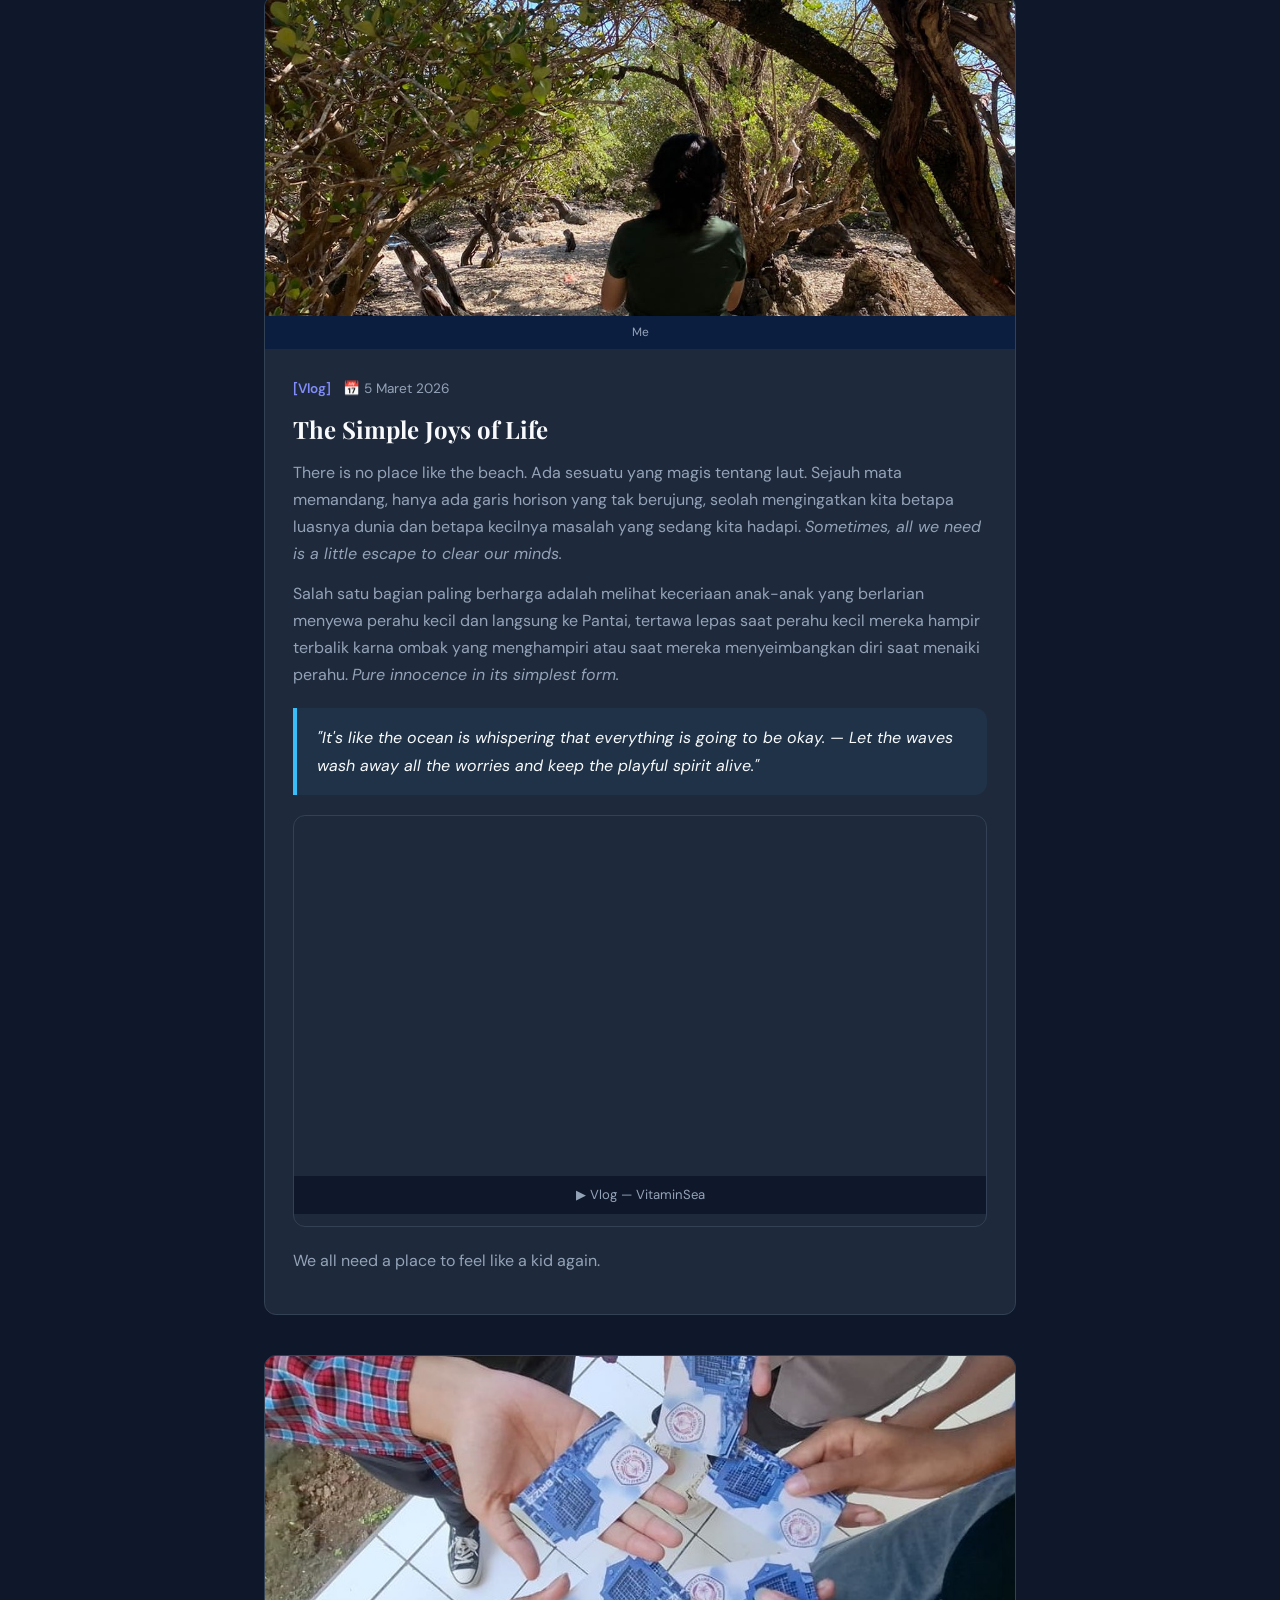
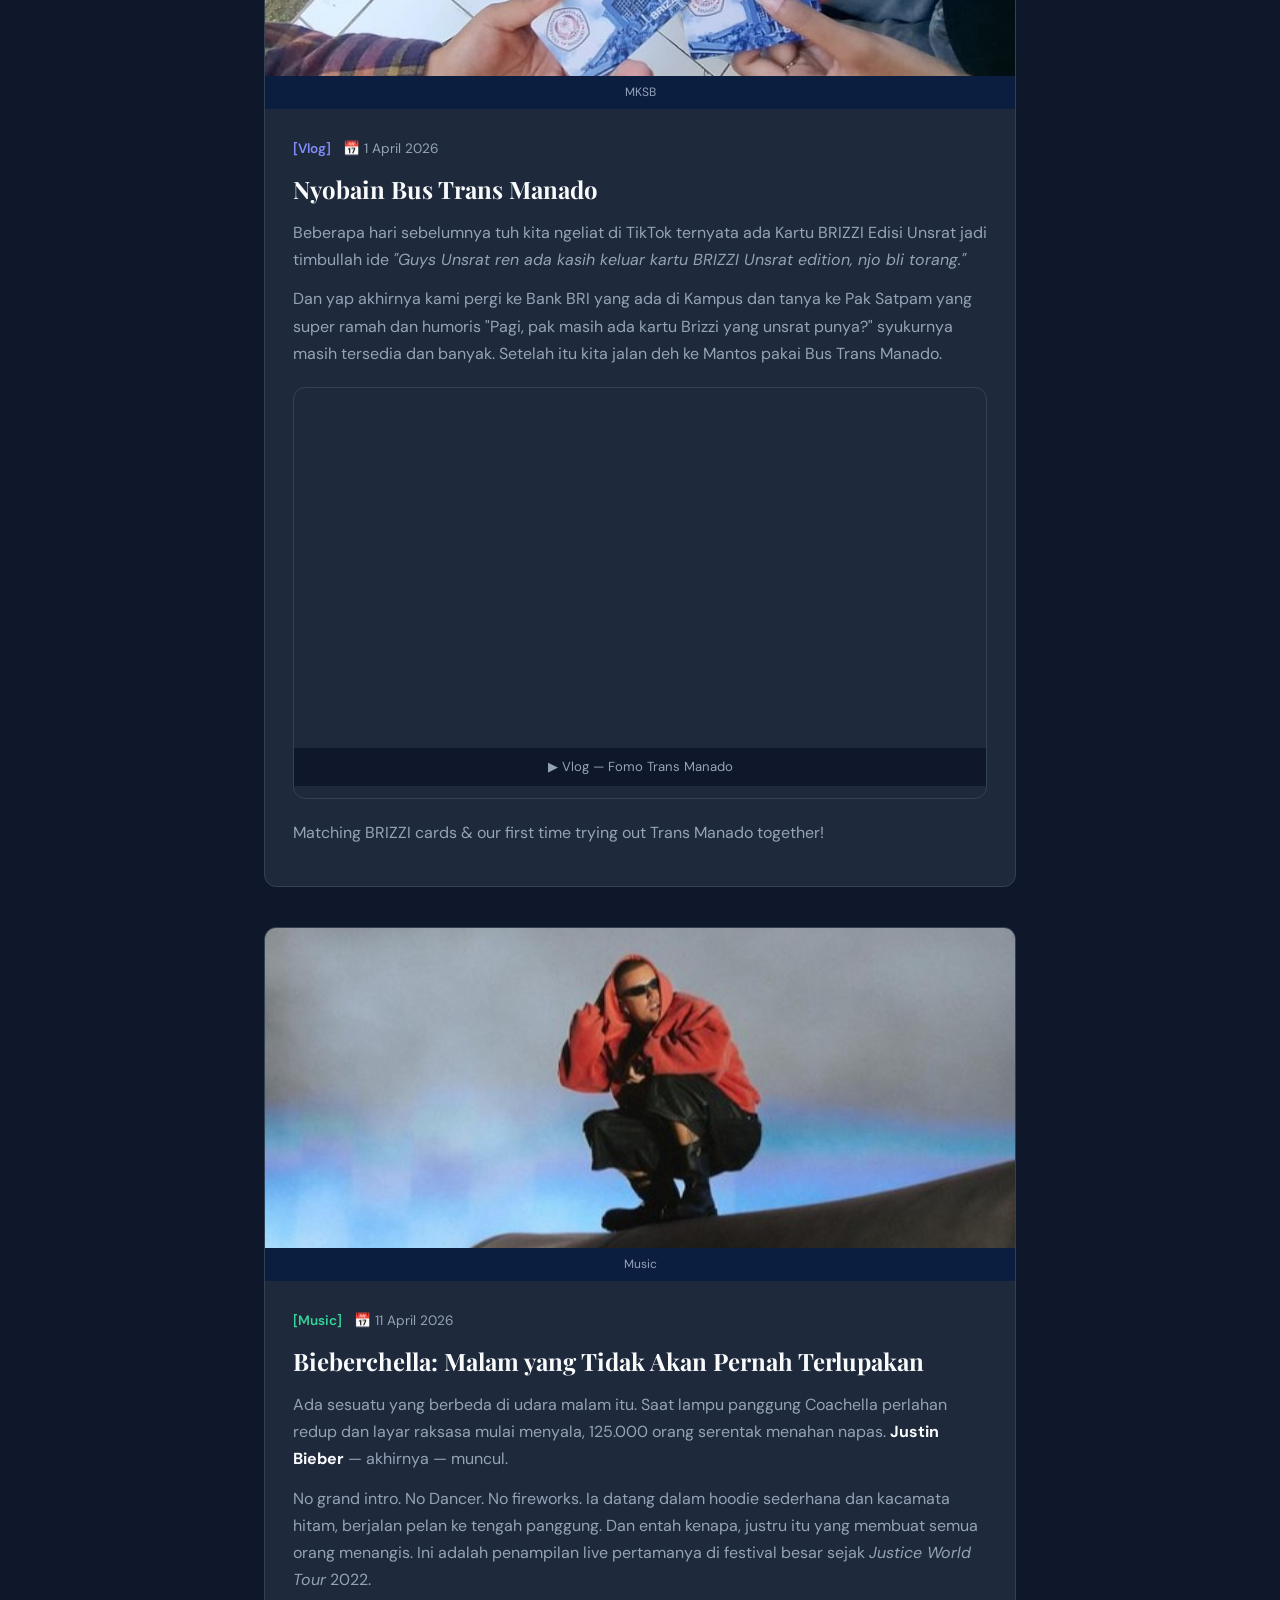
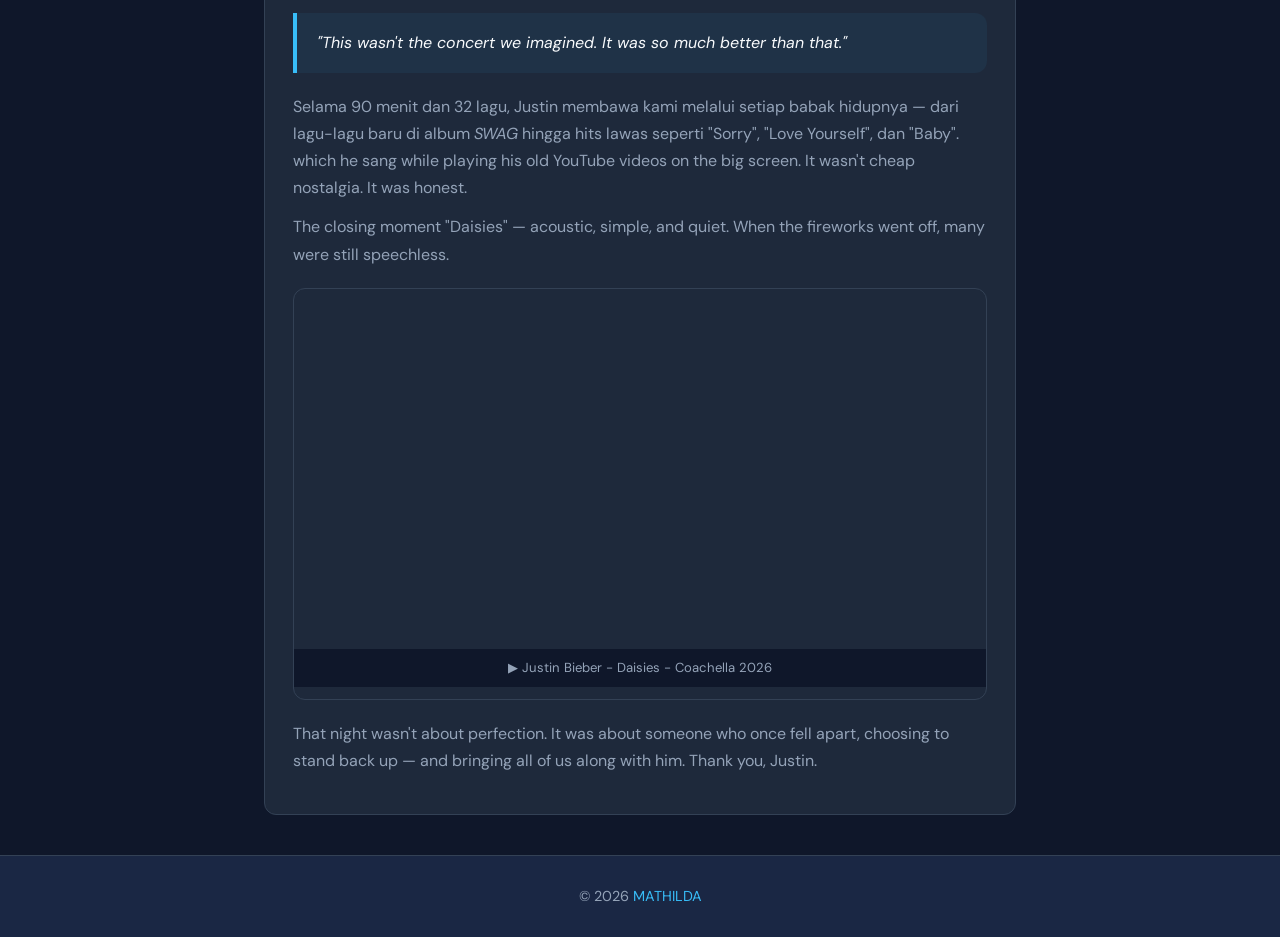
==== commit 4bbdeb76: "Add article to blog.html" ====
--- a/blog.html
+++ b/blog.html
@@ -162,7 +162,42 @@
       </div>
     </article>
 
-        <!-- ── ARTIKEL 4 ── -->
+    <!-- ── ARTIKEL 4 ── -->
+    <article class="article-card">
+      <div class="article-banner">
+        <img src="images/BrizziUnsrat.jpeg" alt="Vlog">
+        <p class="banner-label">MKSB</p>
+      </div>
+      <div class="article-body">
+        <div class="article-meta">
+          <span class="tag tag-vlog">[Vlog]</span>
+          <span class="article-date">&#128197; 1 April 2026</span>
+        </div>
+        <h2 class="font-display">Nyobain Bus Trans Manado</h2>
+        <p>
+          Beberapa hari sebelumnya tuh kita ngeliat di TikTok ternyata ada Kartu BRIZZI Edisi Unsrat jadi timbullah ide
+          <em>"Guys Unsrat ren ada kasih keluar kartu BRIZZI Unsrat edition, njo bli torang."</em>
+        </p>
+        <p>
+          Dan yap akhirnya kami pergi ke Bank BRI yang ada di Kampus dan tanya ke Pak Satpam yang super ramah dan humoris "Pagi, pak masih ada kartu Brizzi yang unsrat punya?"
+          syukurnya masih tersedia dan banyak. Setelah itu kita jalan deh ke Mantos pakai Bus Trans Manado.
+        </p>
+
+        <div class="video-wrap">
+          <iframe
+            src="https://www.youtube.com/embed/lgSTr9ii4jg"
+            title="Vlog | Fomo Trans Manado"
+            allow="accelerometer; autoplay; clipboard-write; encrypted-media; gyroscope; picture-in-picture"
+            allowfullscreen>
+          </iframe>
+          <p class="video-caption">&#9654; Vlog &mdash; Fomo Trans Manado</p>
+        </div>
+
+        <p>Matching BRIZZI cards & our first time trying out Trans Manado together! </p>
+      </div>
+    </article>
+
+        <!-- ── ARTIKEL 5 ── -->
     <article class="article-card">
       <div class="article-banner">
         <img src="images/justin.jpg" alt="Justin Bieber Coachella">
